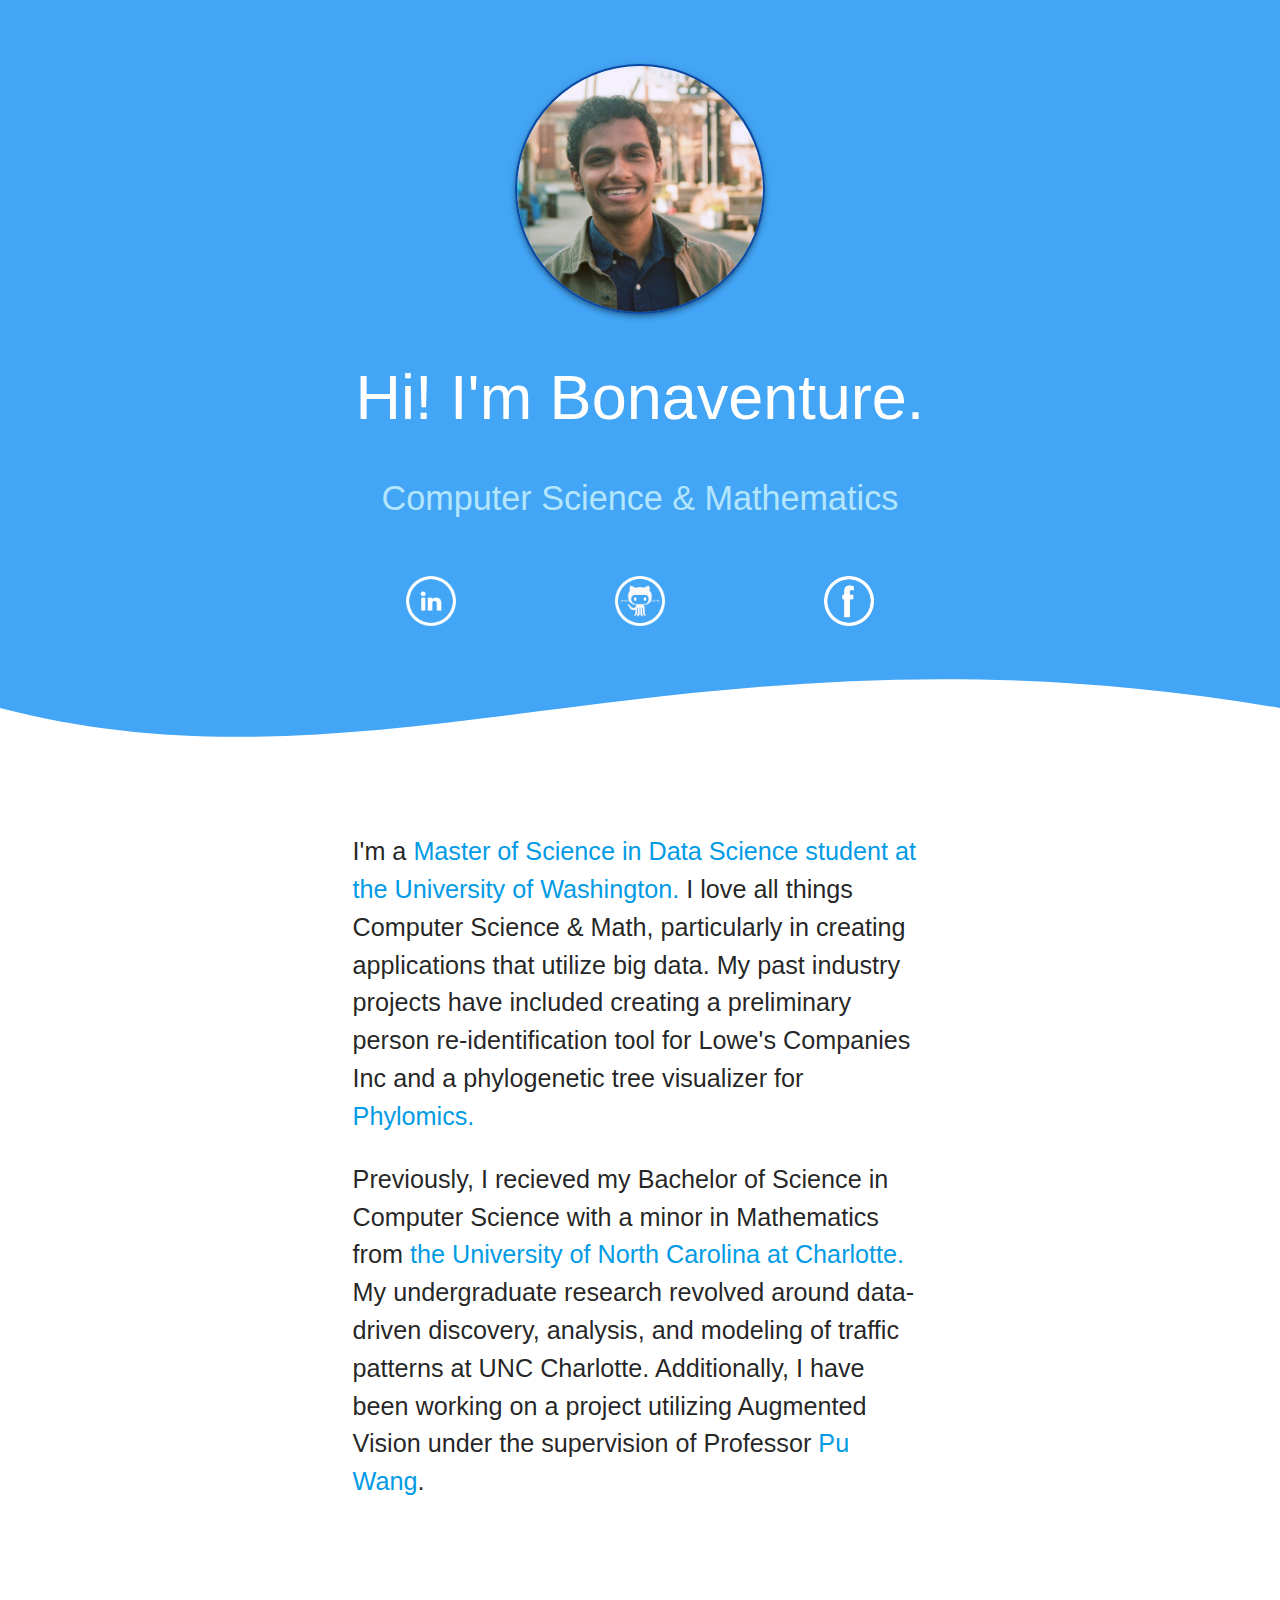
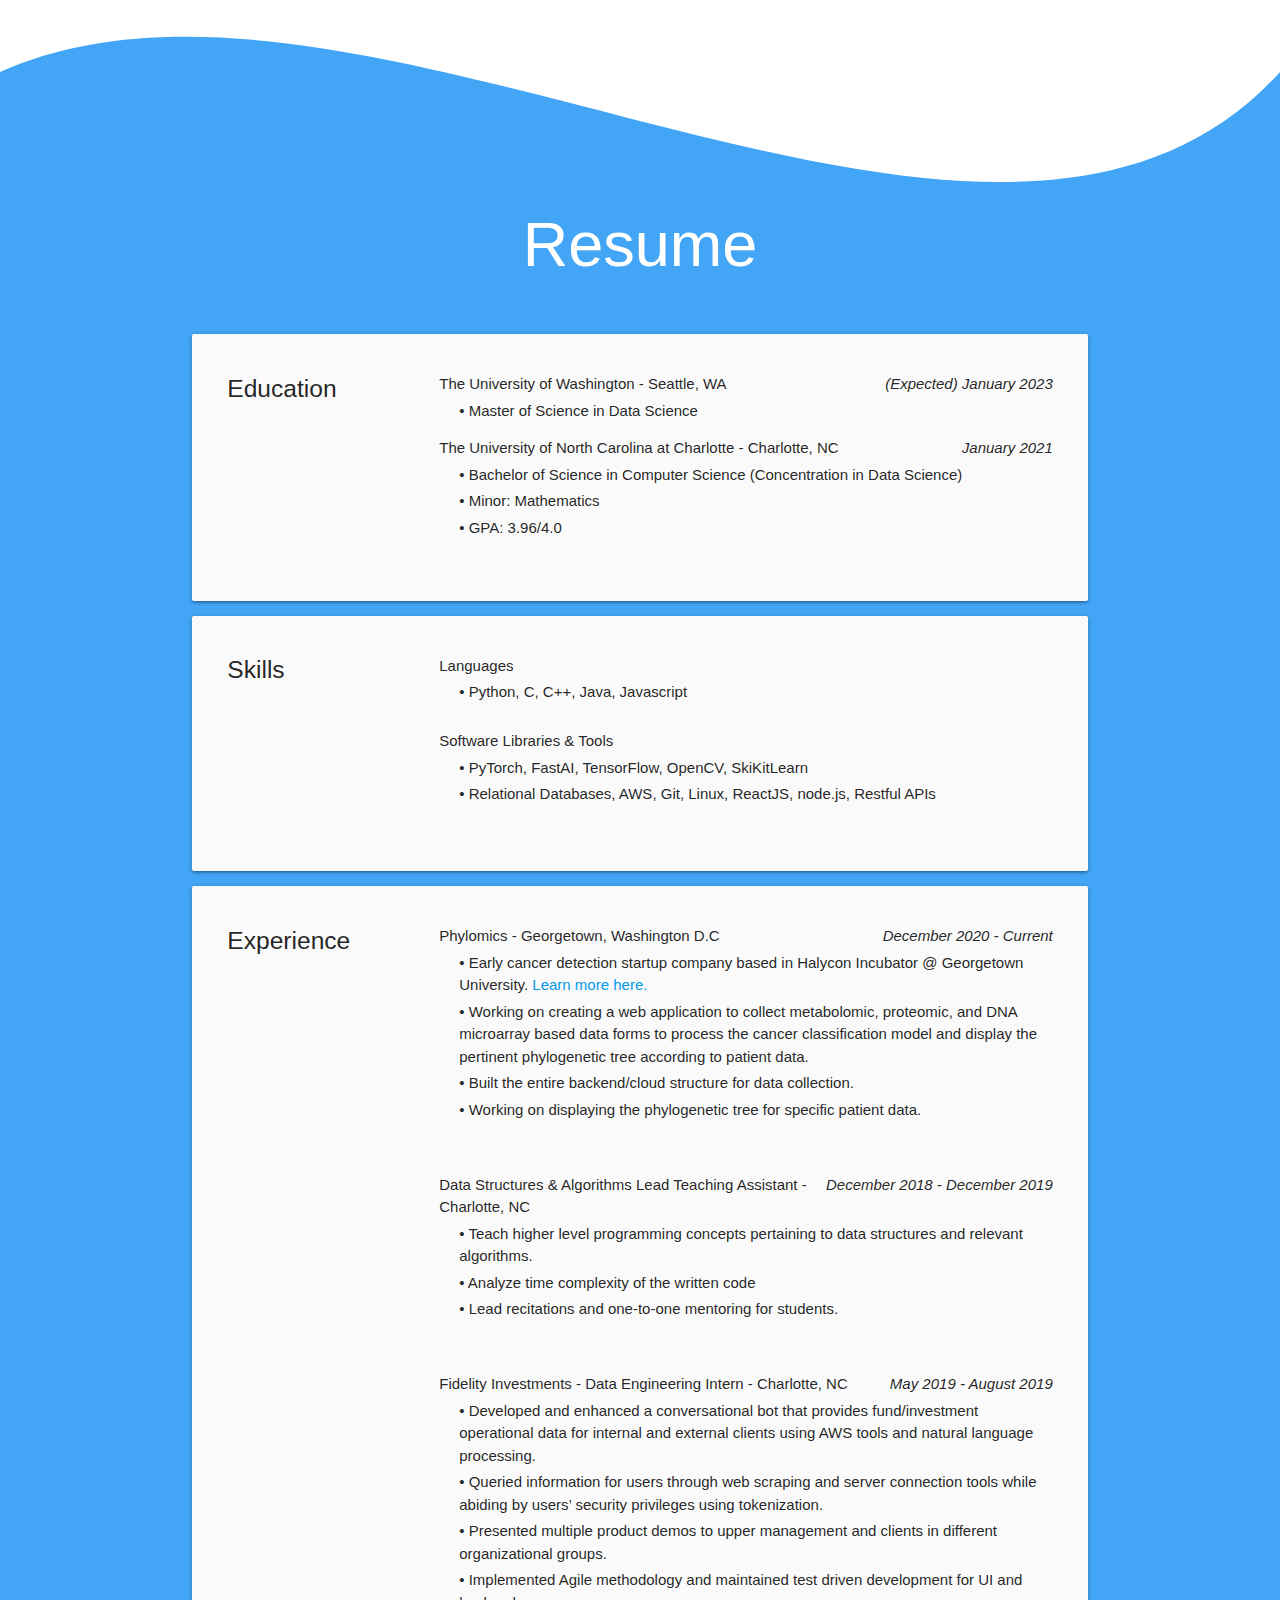
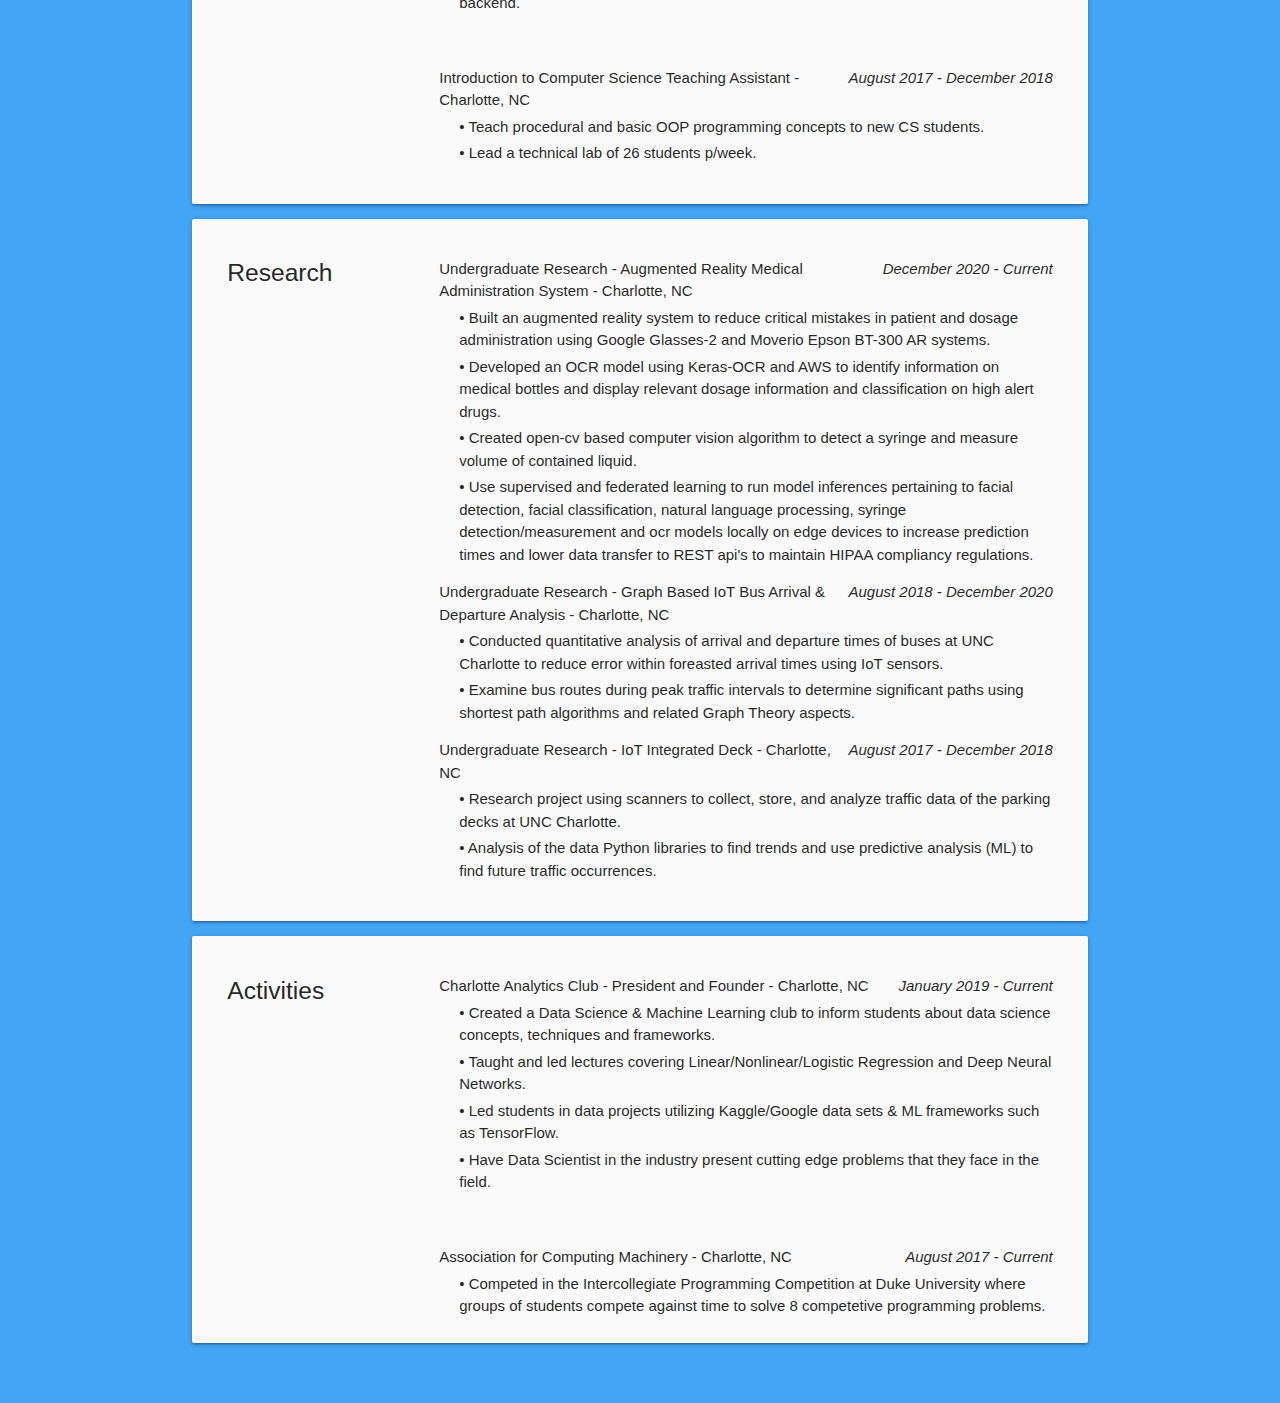
==== index.html @ 6a5f62b1 "base website" ====
<!DOCTYPE html>
<html>

<head>
  <!--Import Google Icon Font-->
  <link href="https://fonts.googleapis.com/icon?family=Material+Icons" rel="stylesheet">
  <link href='https://fonts.googleapis.com/css?family=Lato:100,300,400' rel='stylesheet' type='text/css'>
  <link href='https://fonts.googleapis.com/css?family=Roboto+Slab' rel='stylesheet' type='text/css'>
  <!--Import materialize.css-->

  <link type="text/css" rel="stylesheet" href="./css/materialize.min.css" media="screen,projection">
  <link type="text/css" rel="stylesheet" href="./css/materialize.css" media="screen,projection">
  <link type="text/css" rel="stylesheet"  href="./css/main.css">
  <link rel='shortcut icon' href='./favicon.ico' type='images/x-icon' />
  <!--Let browser know website is optimized for mobile-->
  <meta name="viewport" content="width=device-width, initial-scale=1.0" />
  <meta name="description"
    content="Hi I'm Bonaventure. I'm a Computer Science and Math enthusiast at the University of North Carolina at Charlotte ...">
  <title>Bonaventure Raj</title>
  <meta Content-Type=text/html>
  <meta charset=UTF-8>

</head>


<body>

 <section>
  <section>
  	<div id="top-section" class="#42a5f5 blue lighten-1">
  		<div class="container">
  			<div class="row">
  				<div class="col s4 offset-s4 center-align"><img id="me-pic" class="z-depth-2 circle responsive-img"  width="250" height="250" src="images/bon_3.png"></div>
  				<div class="col s12 center-align"><h1 class="white-text text-darken-4">Hi! I'm Bonaventure.</h1></div>
  				<div class="col s12 center-align"><h4 class="light-blue-text text-lighten-4 light">Computer Science & Mathematics</h4></div>
  			</div>
        <div class="sources">
            <a href="https://www.linkedin.com/in/BonaventureR/"><img border="0" alt="linkedin" src="images/linkedin.png"
                width="50" height="50"></a>
            <a href="https://github.com/BonaventureR"><img border="0" alt="github" src="images/github.png" width="50"
                height="50"></a>
            <a href="https://www.facebook.com/bonaventure.raj.31"><img border="0" alt="facebook"
                src="images/facebook.png" width="50" height="50"></a>

          </div>
  		</div>
  	</div>
  </section>

  <div style="height: 150px; overflow: hidden;" ><svg viewBox="0 0 500 150" preserveAspectRatio="none" style="height: 100%; width: 100%;"><path d="M0.00,49.98 C149.99,150.00 271.49,-49.98 500.00,49.98 L500.00,0.00 L0.00,0.00 Z" style="stroke: none; fill: #42A5F5;"></path></svg></div>

  <section>
  	<div id="bottom-section" class="">
  		<div class="container">
  			<div class="row">
  				<div class="col s8 offset-s2">


            <p class="flow-text"> I'm a <a href="https://www.washington.edu/datasciencemasters/"> Master of Science in Data Science student at the University of Washington. </a>
              I love all things Computer Science & Math, particularly in creating applications that utilize big data. My past industry projects have included creating
              a preliminary person re-identification tool for Lowe's Companies Inc and a phylogenetic tree visualizer for <a href="https://phylomics.com/">Phylomics.</a>
             </p>

  					<p class="flow-text">Previously, I recieved my Bachelor of Science in Computer Science with a minor in Mathematics from <a href="https://www.uncc.edu/">the University of North Carolina at Charlotte.</a>
              My undergraduate research revolved around data-driven discovery, analysis,
              and modeling of traffic patterns at UNC Charlotte. Additionally, I have been working on a project utilizing
              Augmented Vision under the supervision of Professor
              <a href="https://webpages.uncc.edu/pwang13/">Pu Wang</a>. </p>
  				</div>

  			</div>
  		</div>
  	</div>
  </section>

  <section>


  <!-- ###################################################### RESUME ###################################################### -->

<section class="resume">
<div class="hide-on-med-and-down show-on-large" style="height: 300px; overflow: hidden;" ><svg viewBox="0 0 500 150" preserveAspectRatio="none" style="height: 100%; width: 100%;"><path d="M0.00,49.98 C143.06,-32.06 388.54,207.72 500.00,49.98 L500.00,150.00 L0.00,150.00 Z" style="stroke: none; fill: #42A5F5;"></path></svg><br /> <br /></div>
<div class="show-on-med-and-down hide-on-large-only" style="height: 300px; overflow: hidden;" ><svg viewBox="0 0 300 200" preserveAspectRatio="none" style="height: 100%; width: 100%;"><path d="M0.00,49.98 C143.06,-32.06 388.54,207.72 500.00,49.98 L500.00,150.00 L0.00,150.00 Z" style="stroke: none; fill: #42A5F5;"></path></svg><br /> <br /></div>
  <div class="#42a5f5 blue lighten-1" style='margin-top:-190px'>

  <!-- {# Education Section #} -->
  <div class="resume-section">
  <section>
    <div class="center-align"><h1 class="white-text text-darken-4">Resume</h1></div>
    <br>
  </section>
  <div>

  <section>
  <div class="container">
    <div class="row card-panel hoverable grey lighten-5">
      <div class="col s12 m3">
        <h5>Education</h5>
      </div>
      <div class="col s12 m9">
        <ul>
          <i class="right">(Expected) January 2023</i>
          <li><strong>The University of Washington</strong> - Seattle, WA</li>
          <ul class="indent">
            <li class="subitem">&#8226; Master of Science in Data Science</li>
          </ul>
        </ul>
        <ul>
          <i class="right">January 2021</i>
          <li><strong>The University of North Carolina at Charlotte</strong> - Charlotte, NC</li>
          <ul class="indent">
            <li class="subitem">&#8226; Bachelor of Science in Computer Science (Concentration in Data Science)</li>
            <li class="subitem">&#8226; Minor: Mathematics</li>
            <li class="subitem">&#8226; GPA: 3.96/4.0</li>
          </ul>
        </ul>
        <br>
      </div>
    </div>

    <!-- {# Skills Section #} -->
    <div class="row card-panel hoverable grey lighten-5">
      <div class="col s12 m3">
        <h5>Skills</h5>
      </div>
      <div class="col s12 m9">
        <ul>
          <li><strong>Languages</strong>
            <ul class="indent">
              <li class="subitem">&#8226; Python, C, C++, Java, Javascript</li>
            </ul>
          </li>
          <br>
          <li><strong>Software Libraries & Tools</strong>
            <ul class="indent">
              <li class="subitem">&#8226; PyTorch, FastAI, TensorFlow, OpenCV, SkiKitLearn</li>
              <li class="subitem">&#8226; Relational Databases, AWS, Git, Linux, ReactJS, node.js, Restful APIs</li>
            </ul>
          </li>
          <br>
        </ul>
      </div>
    </div>

    <!-- {# Experience Section  #} -->
    <div class="row card-panel hoverable grey lighten-5">
      <div class="col s12 m3">
        <h5>Experience</h5>
      </div>
      <div class="col s12 m9">
        <ul>
          <i class="right">December 2020 - Current</i>
          <li><strong>Phylomics</strong> - Georgetown, Washington D.C</li>
          <ul class="indent">
            <li class="subitem">&#8226; Early cancer detection startup company based in Halycon Incubator @ Georgetown
              University. <a href="https://phylomics.com/">Learn more here.</a></li>
            <li class="subitem">&#8226; Working on creating a web application to collect metabolomic, proteomic, and DNA
              microarray based data forms
              to process the cancer classification model and display the pertinent phylogenetic tree according to
              patient data.</li>
            <li class="subitem">&#8226; Built the entire backend/cloud structure for data collection.</li>
            <li class="subitem">&#8226; Working on displaying the phylogenetic tree for specific patient data.</li>
          </ul>
        </ul>
        <br>
        <ul>
          <i class="right">December 2018 - December 2019</i>
          <li><strong>Data Structures & Algorithms Lead Teaching Assistant</strong> - Charlotte, NC</li>
          <ul class="indent">
            <li class="subitem">&#8226; Teach higher level programming concepts pertaining to data structures and relevant
              algorithms.</li>
            <li class="subitem">&#8226; Analyze time complexity of the written code</li>
            <li class="subitem">&#8226; Lead recitations and one-to-one mentoring for students.</li>
          </ul>
        </ul>
        <br>
        <ul>
          <i class="right">May 2019 - August 2019</i>
          <li><strong>Fidelity Investments - Data Engineering Intern</strong> - Charlotte, NC</li>
          <ul class="indent">
            <li class="subitem">&#8226; Developed and enhanced a conversational bot that provides fund/investment operational
              data for internal and external clients using AWS tools and natural language processing.</li>
            <li class="subitem">&#8226; Queried information for users through web scraping and server connection tools while
              abiding by users’ security privileges using tokenization.</li>
            <li class="subitem">&#8226; Presented multiple product demos to upper management and clients in different
              organizational groups.</li>
            <li class="subitem">&#8226; Implemented Agile methodology and maintained test driven development for UI and backend.
            </li>
          </ul>
        </ul>

        <br>
        <ul>
          <i class="right">August 2017 - December 2018</i>
          <li><strong>Introduction to Computer Science Teaching Assistant</strong> - Charlotte, NC</li>
          <ul class="indent">
            <li class="subitem">&#8226; Teach procedural and basic OOP programming concepts to new CS students.</li>
            <li class="subitem">&#8226; Lead a technical lab of 26 students p/week.</li>
          </ul>
        </ul>
      </div>
    </div>

    <!-- {# Research Section #} -->
    <div class="row card-panel hoverable grey lighten-5">
      <div class="col s12 m3">
        <h5>Research</h5>
      </div>
      <div class="col s12 m9">
        <ul>
          <i class="right">December 2020 - Current</i>
          <li><strong>Undergraduate Research - Augmented Reality Medical Administration System </strong> - Charlotte, NC
          </li>
          <ul class="indent">
            <li class="subitem">&#8226; Built an augmented reality system to reduce critical mistakes in patient and dosage
              administration using Google Glasses-2 and Moverio Epson BT-300 AR systems.</li>
            <li class="subitem">&#8226; Developed an OCR model using Keras-OCR and AWS to identify information on medical
              bottles and display relevant dosage information and classification on high alert drugs.</li>
            <li class="subitem">&#8226; Created open-cv based computer vision algorithm to detect a syringe and measure volume
              of contained liquid.</li>
            <li class="subitem">&#8226; Use supervised and federated learning to run model inferences pertaining to facial
              detection, facial classification, natural language processing, syringe detection/measurement and ocr
              models locally
              on edge devices to increase prediction times and lower data transfer to REST api's to maintain HIPAA
              compliancy regulations. </li>
          </ul>
        </ul>
        <ul>
          <i class="right">August 2018 - December 2020</i>
          <li><strong>Undergraduate Research - Graph Based IoT Bus Arrival & Departure Analysis </strong> - Charlotte,
            NC</li>
          <ul class="indent">
            <li class="subitem">&#8226; Conducted quantitative analysis of arrival and departure times of buses at UNC Charlotte
              to reduce error within foreasted arrival times using IoT sensors.</li>
            <li class="subitem">&#8226; Examine bus routes during peak traffic intervals to determine significant paths using
              shortest path algorithms and related Graph Theory aspects.</li>
          </ul>
        </ul>
        <ul>
          <i class="right">August 2017 - December 2018</i>
          <li><strong>Undergraduate Research - IoT Integrated Deck</strong> - Charlotte, NC</li>
          <ul class="indent">
            <li class="subitem">&#8226; Research project using scanners to collect, store, and analyze traffic data of the
              parking decks at UNC Charlotte.</li>
            <li class="subitem">&#8226; Analysis of the data Python libraries to find trends and use predictive analysis (ML) to
              find future traffic occurrences.</li>
            </li>
          </ul>
        </ul>
      </div>
    </div>

    <!-- {# Activities Section #} -->
    <div class="row card-panel hoverable grey lighten-5" style='padding-bottom:10px;'>
      <div class="col s12 m3">
        <h5>Activities</h5>
      </div>
      <div class="col s12 m9">
        <ul>
          <i class="right">January 2019 - Current</i>
          <li><strong>Charlotte Analytics Club - President and Founder</strong> - Charlotte, NC</li>
          <ul class="indent">
            <li class="subitem">&#8226; Created a Data Science & Machine Learning club to inform students about data science
              concepts, techniques and frameworks.</li>
            <li class="subitem">&#8226; Taught and led lectures covering Linear/Nonlinear/Logistic Regression and Deep Neural
              Networks.</li>
            <li class="subitem">&#8226; Led students in data projects utilizing Kaggle/Google data sets & ML frameworks such as
              TensorFlow.</li>
            <li class="subitem">&#8226; Have Data Scientist in the industry present cutting edge problems that they face in the
              field.</li>
          </ul>
        </ul>
        <br>
        <ul>
          <i class="right">August 2017 - Current</i>
          <li><strong>Association for Computing Machinery</strong> - Charlotte, NC</li>
          <ul class="indent">
            <li class="subitem">&#8226; Competed in the Intercollegiate Programming Competition at Duke University where groups
              of students compete against time to solve 8 competetive programming problems.</li>
          </ul>
        </ul>
      </div>
    </div>

    <br /> <br />
    <!-- <a href="mailto:braj1@uw.edu"><img border="0" alt="email"
        src="images/email.png" width="50" height="50"></a> -->
  </div>
  </section>
</div>
</section>

<!-- <div style="height: 150px; overflow: hidden;" ><svg viewBox="0 0 500 150" preserveAspectRatio="none" style="height: 100%; width: 100%;"><path d="M0.00,49.98 C149.99,150.00 271.49,-49.98 500.00,49.98 L500.00,0.00 L0.00,0.00 Z" style="stroke: none; fill: #42A5F5;"></path></svg></div> -->

</body>
</html>
---- css/main.css ----
html, body {
  height: 100%;
}

body{
  overflow-x: hidden;
}

#top-section {
    padding-top: 5%;
    padding-bottom: 2%;
}

#me-pic {
	border: 2px solid #0d47a1;
}

p {
  font-weight: 200;
}

.sources{
  display: flex;
  justify-content: space-around;
  margin-top:5%;
  margin-right: 15%;
  margin-left: 15%;
}

.resume-section{
  margin-top:10%;
}

.resume {
  height:110%;
  padding-top: 2%;
}

.indent{
  margin-left: 20px;
  margin-top:2px;
}


.subitem{
  margin-top: 4px;
  margin-bottom:4px;
}
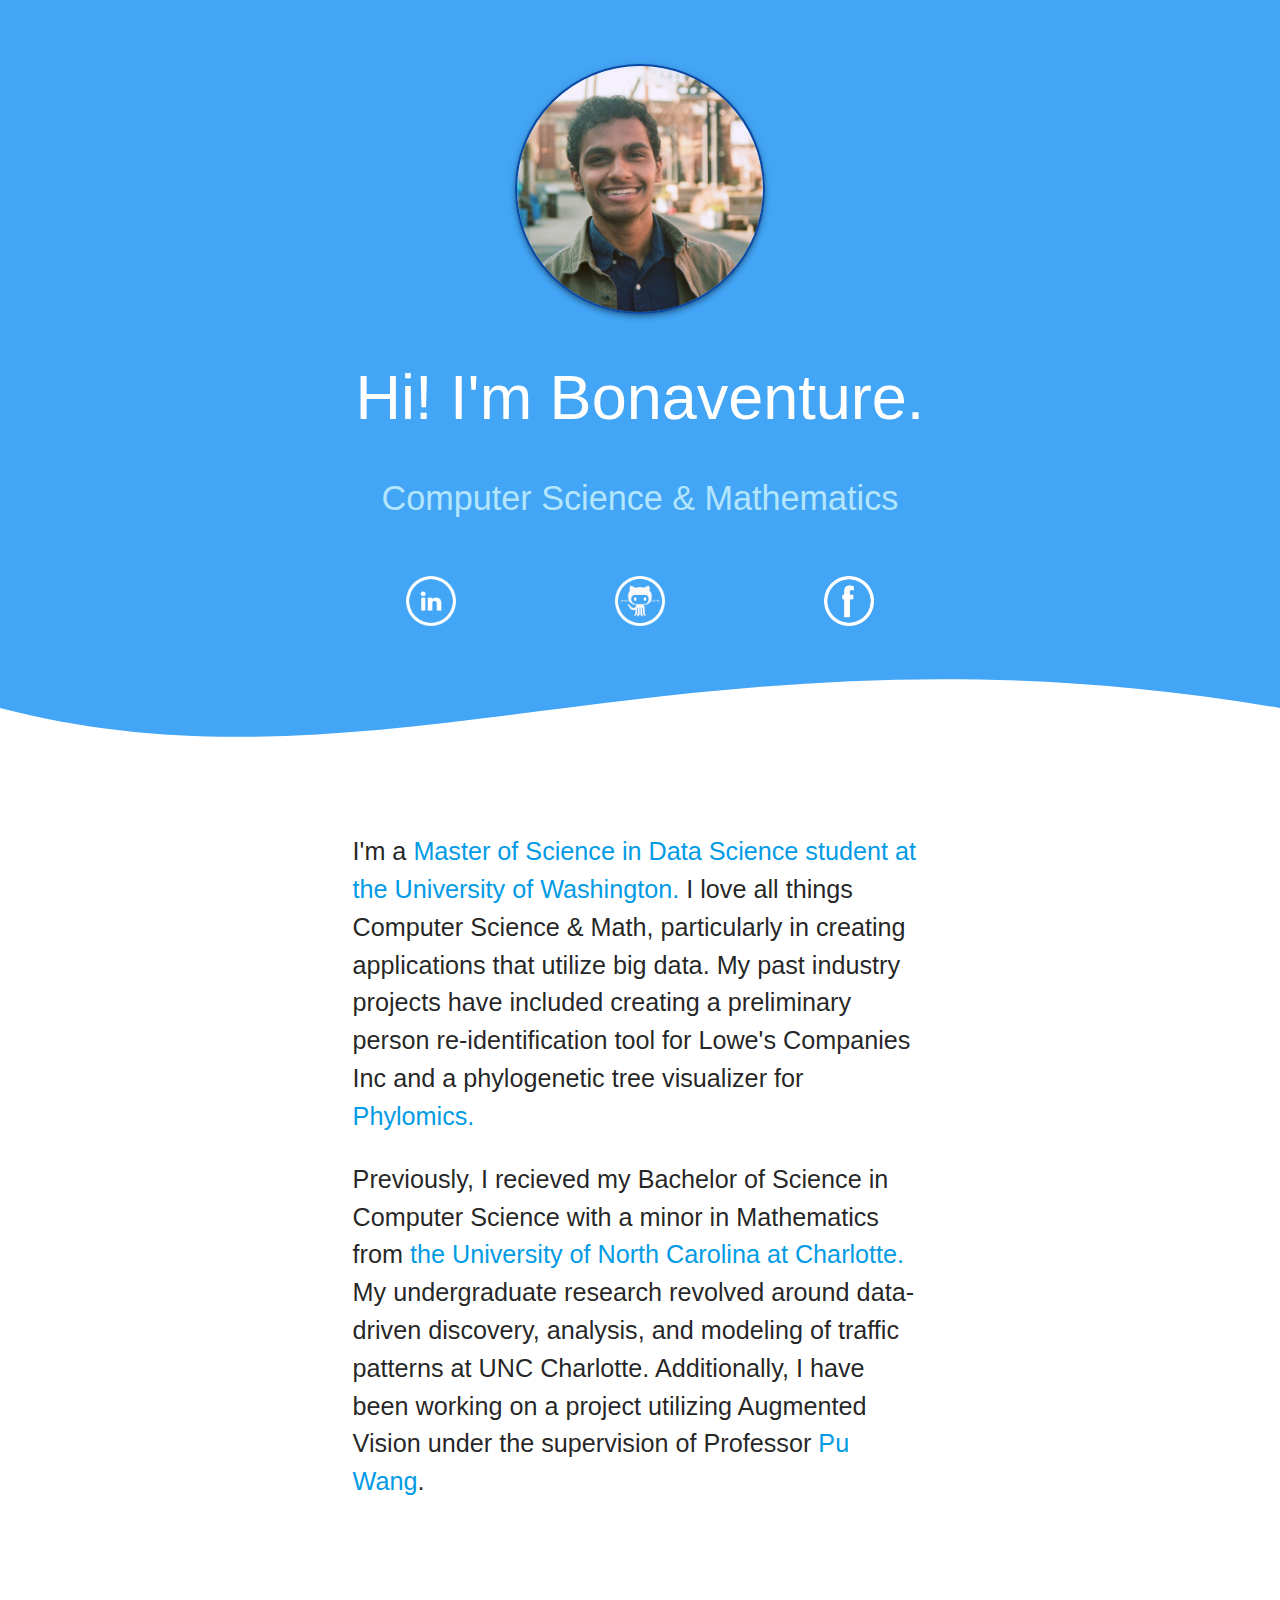
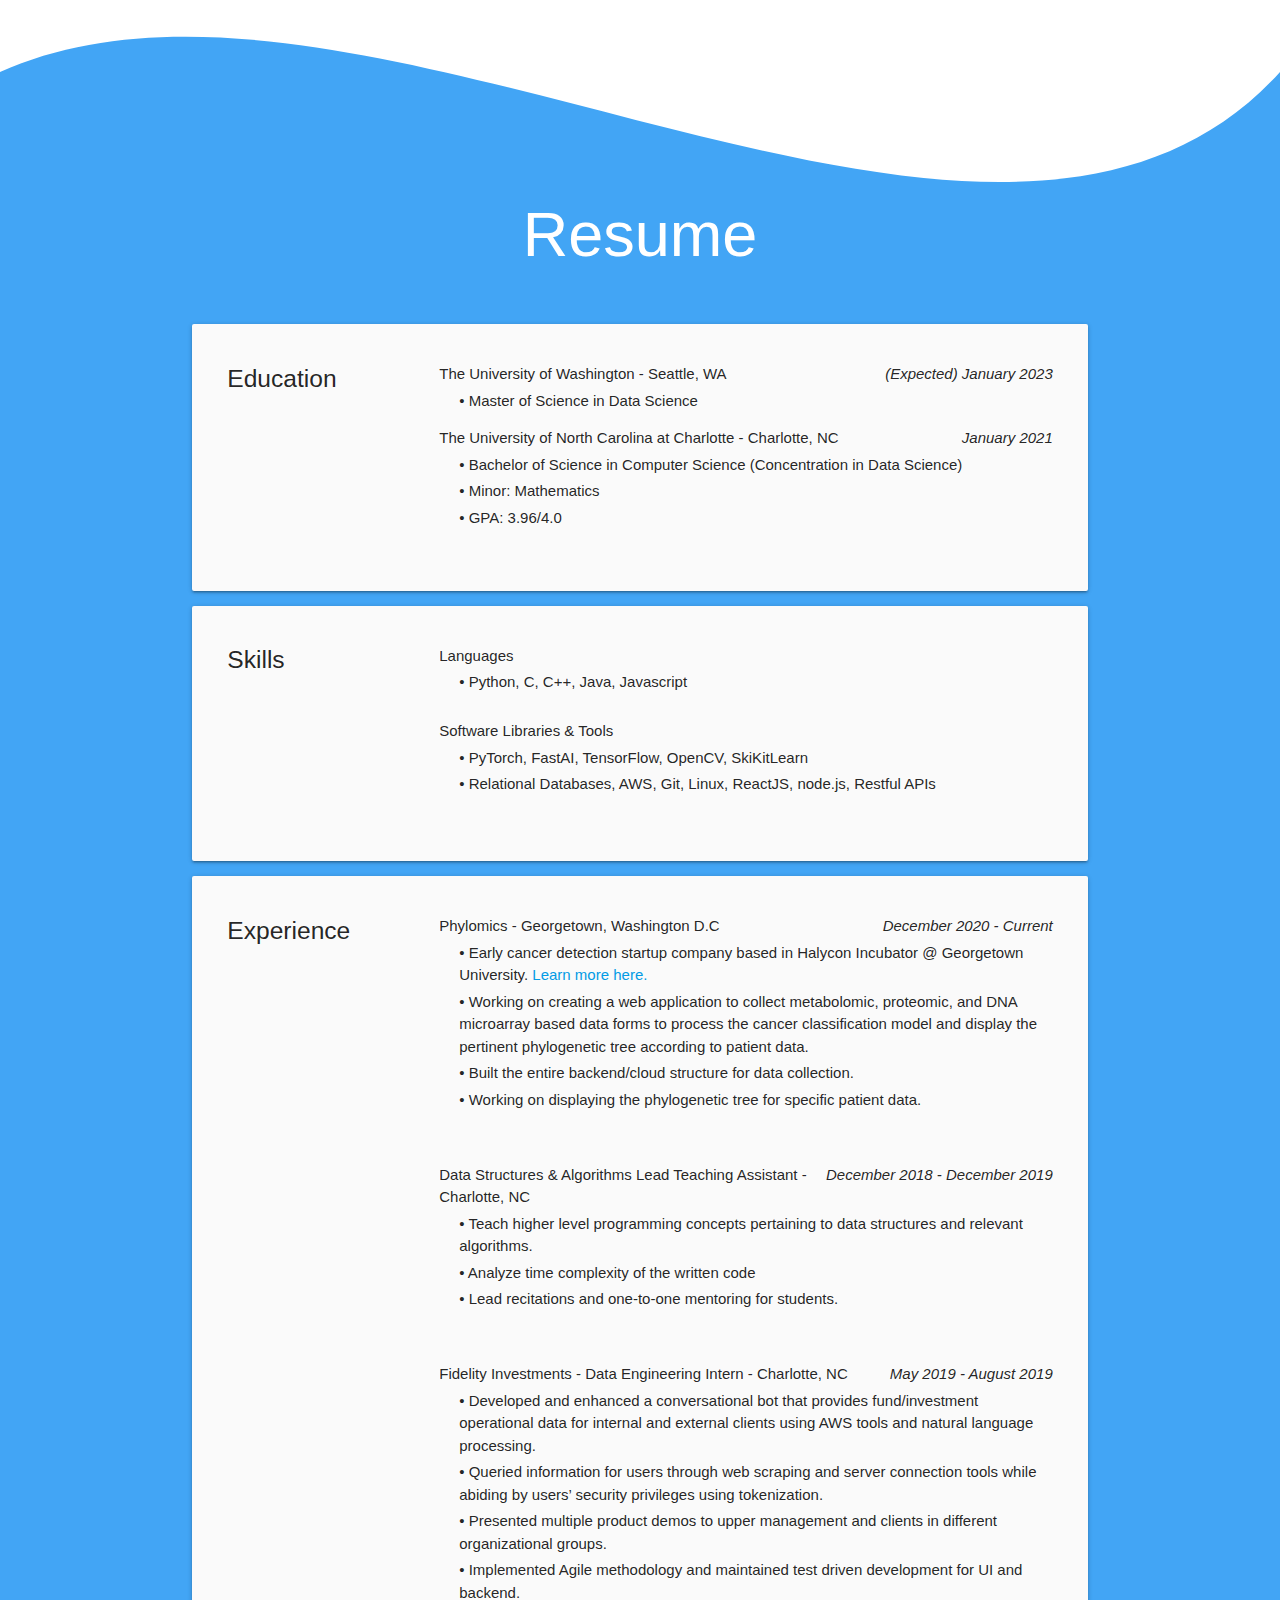
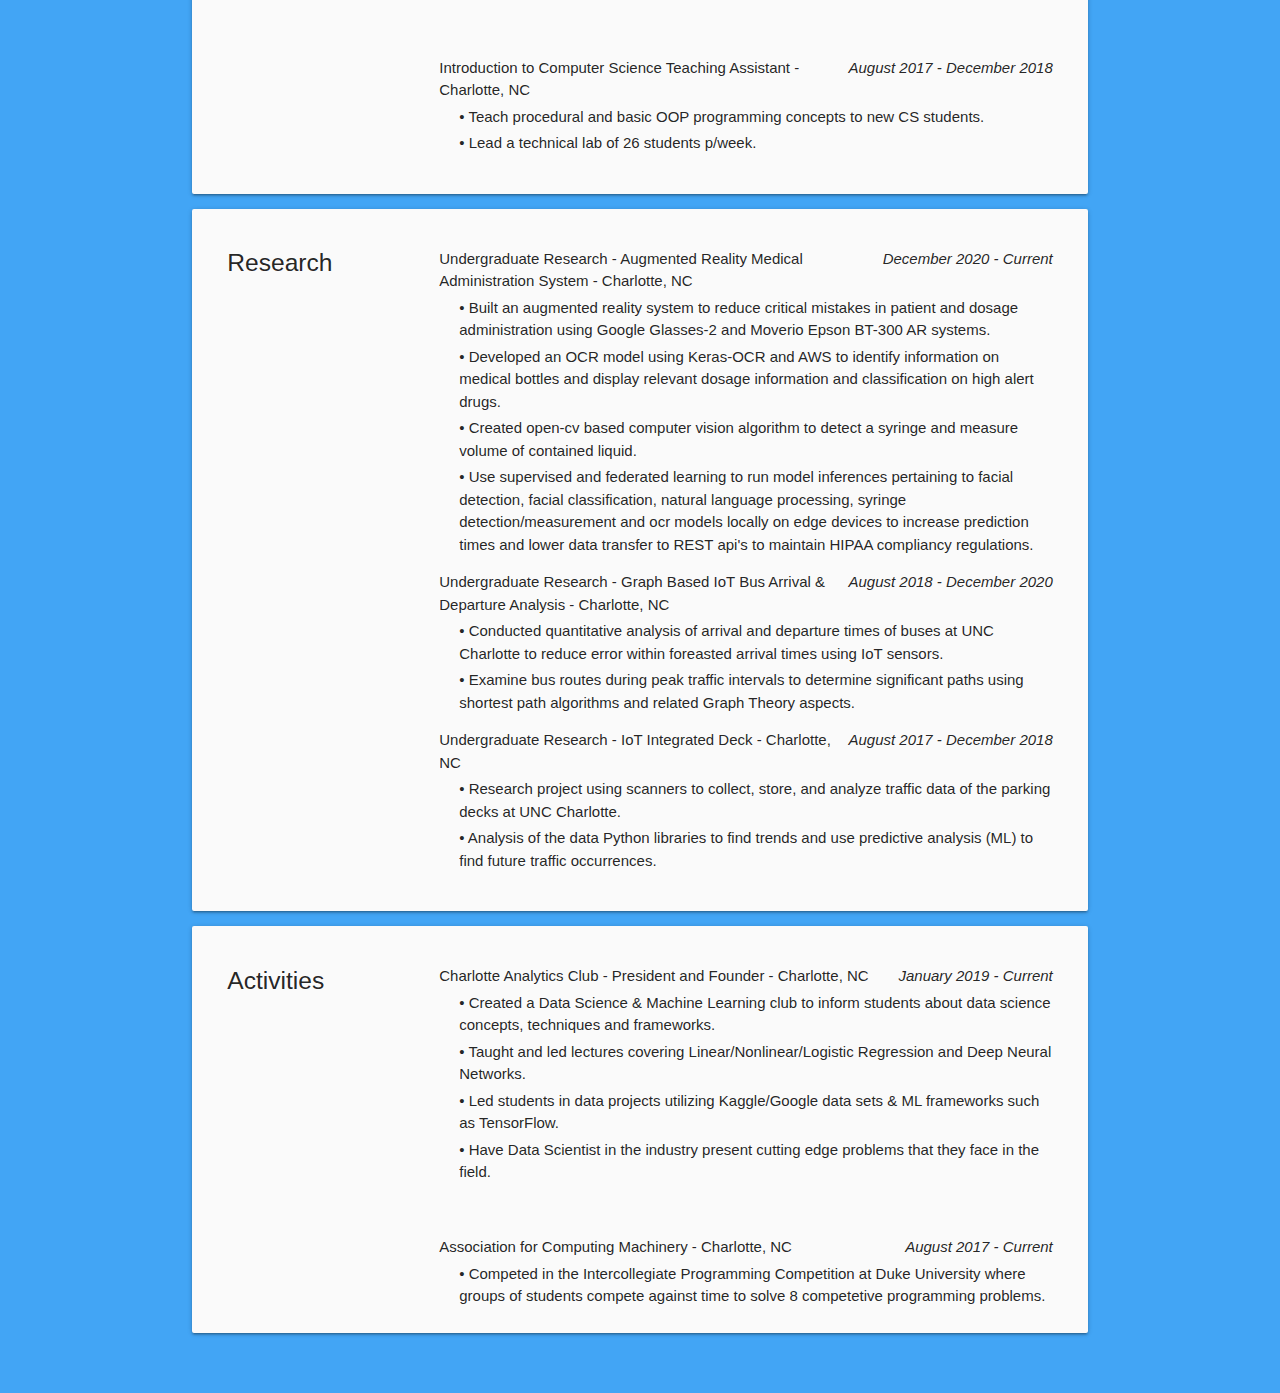
==== commit 1669cdec: "change wave" ====
--- a/index.html
+++ b/index.html
@@ -81,7 +81,7 @@
 <section class="resume">
 <div class="hide-on-med-and-down show-on-large" style="height: 300px; overflow: hidden;" ><svg viewBox="0 0 500 150" preserveAspectRatio="none" style="height: 100%; width: 100%;"><path d="M0.00,49.98 C143.06,-32.06 388.54,207.72 500.00,49.98 L500.00,150.00 L0.00,150.00 Z" style="stroke: none; fill: #42A5F5;"></path></svg><br /> <br /></div>
 <div class="show-on-med-and-down hide-on-large-only" style="height: 300px; overflow: hidden;" ><svg viewBox="0 0 300 200" preserveAspectRatio="none" style="height: 100%; width: 100%;"><path d="M0.00,49.98 C143.06,-32.06 388.54,207.72 500.00,49.98 L500.00,150.00 L0.00,150.00 Z" style="stroke: none; fill: #42A5F5;"></path></svg><br /> <br /></div>
-  <div class="#42a5f5 blue lighten-1" style='margin-top:-190px'>
+  <div class="#42a5f5 blue lighten-1" style='margin-top:-200px'>
 
   <!-- {# Education Section #} -->
   <div class="resume-section">
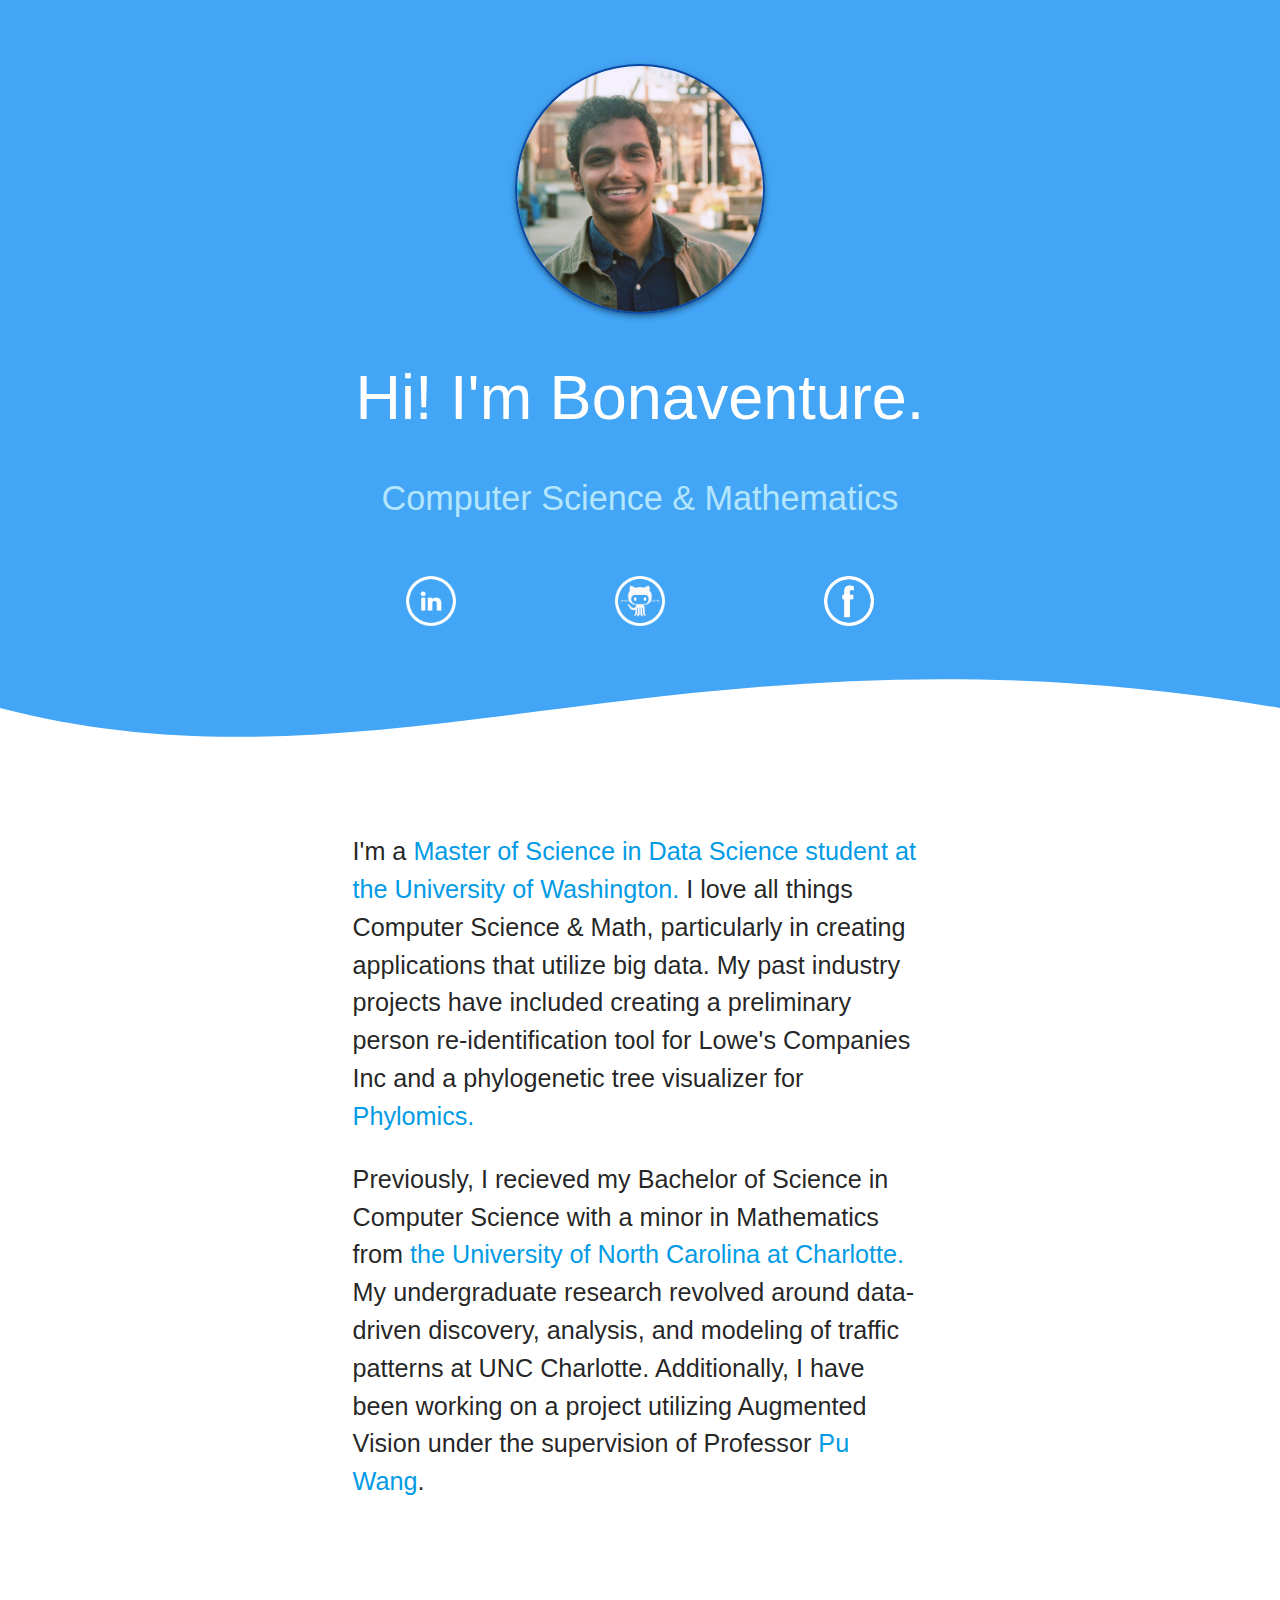
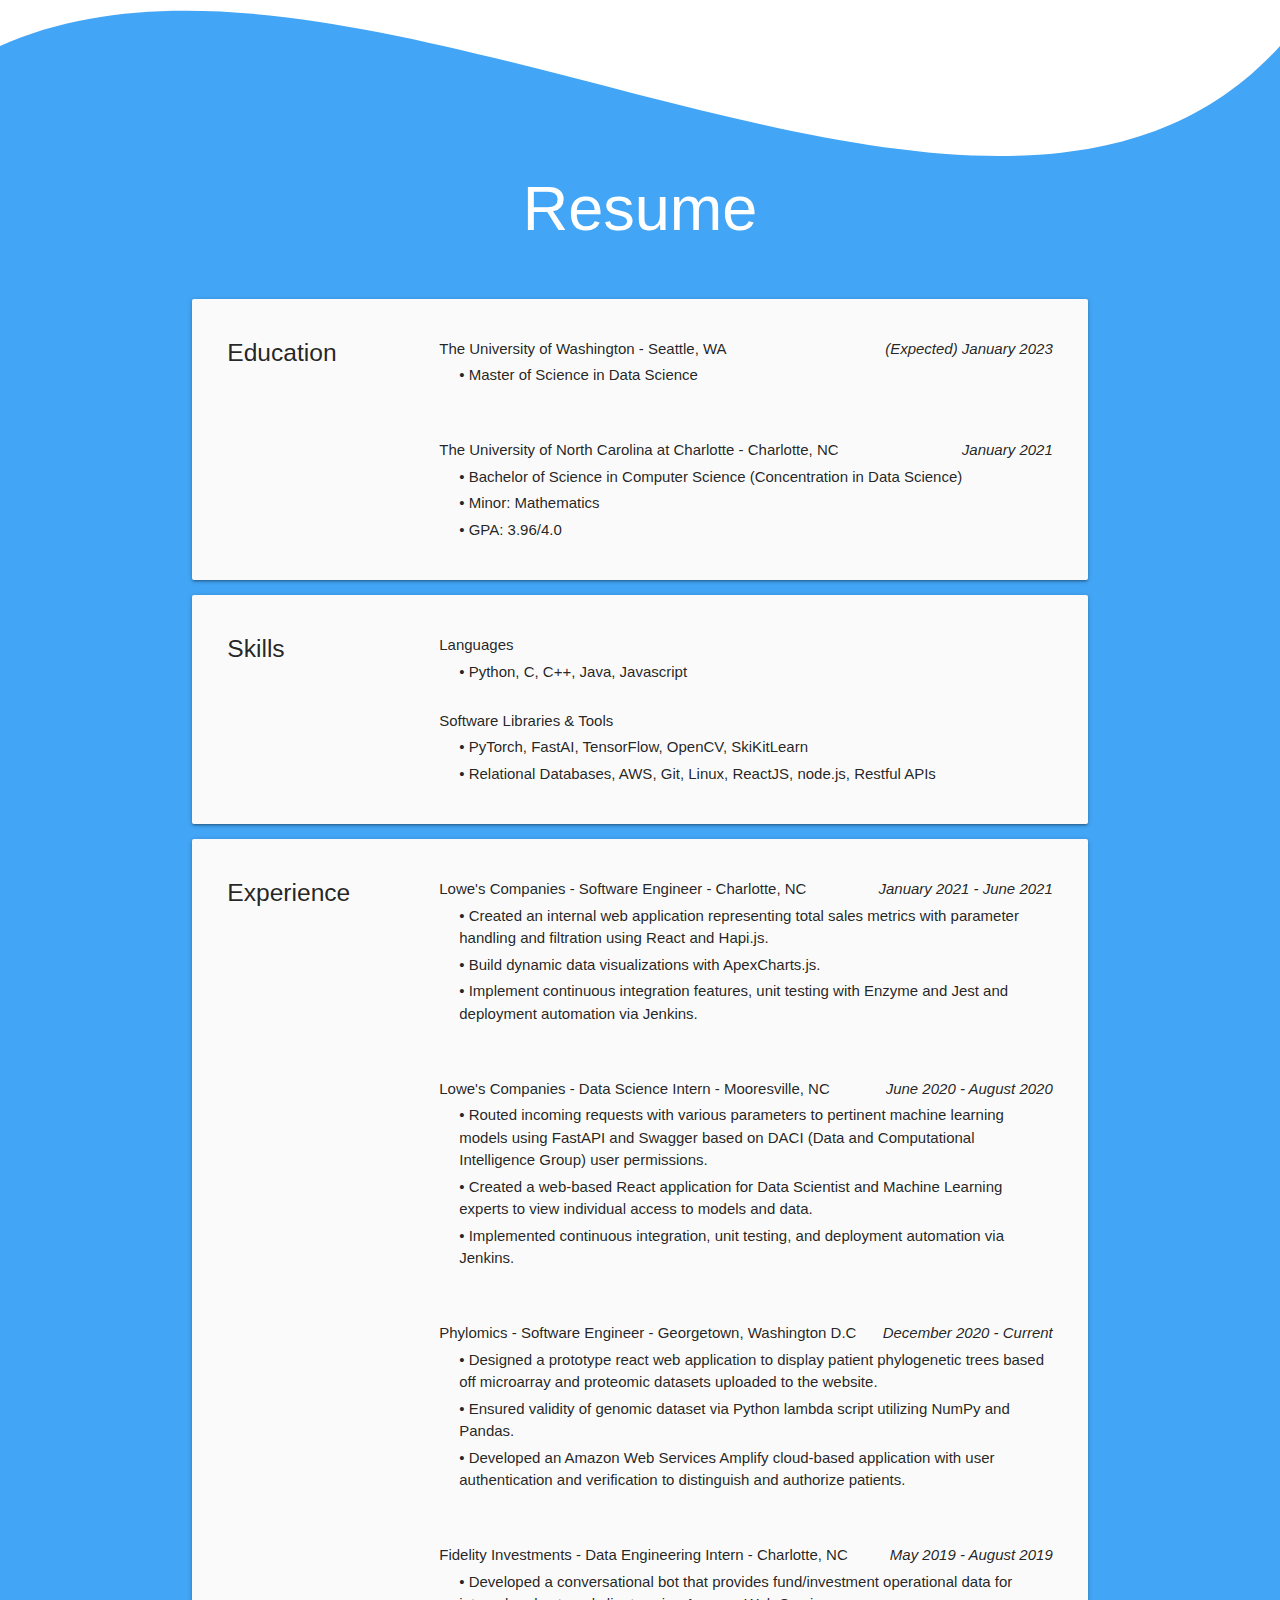
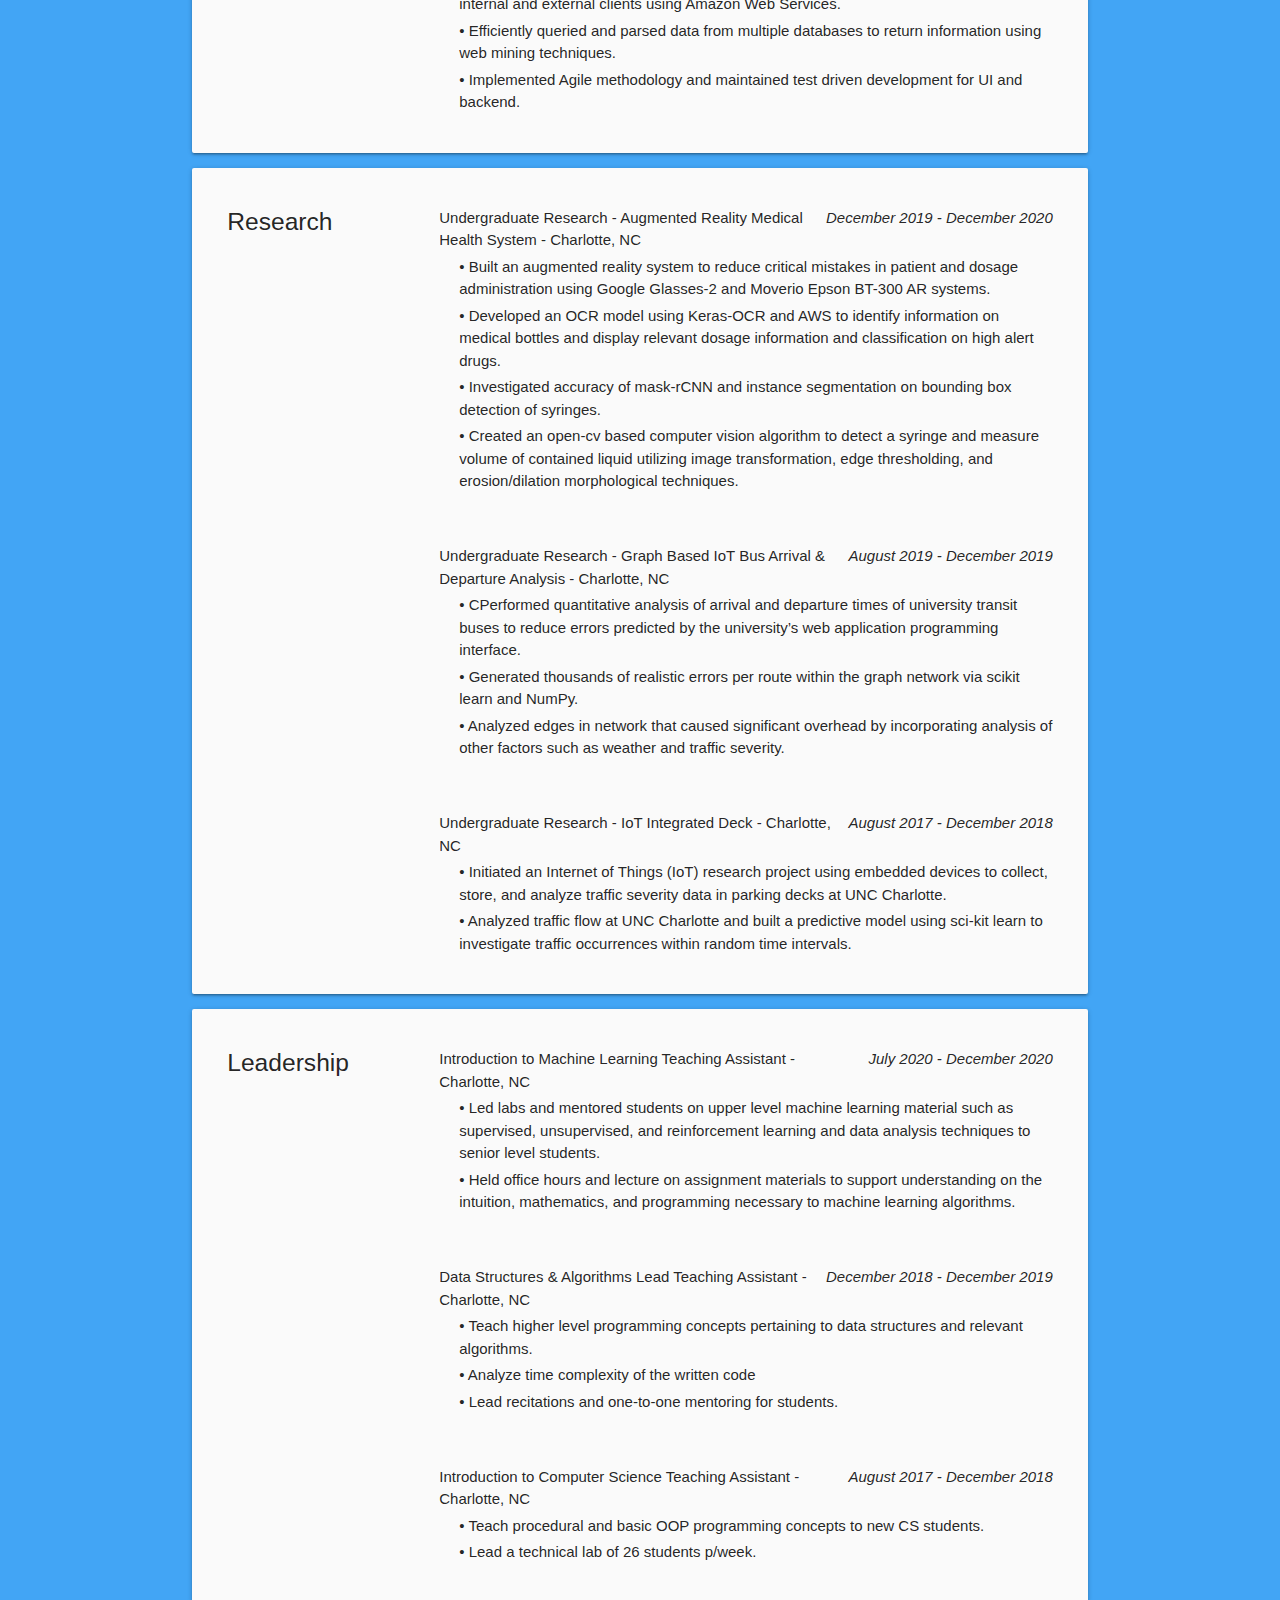
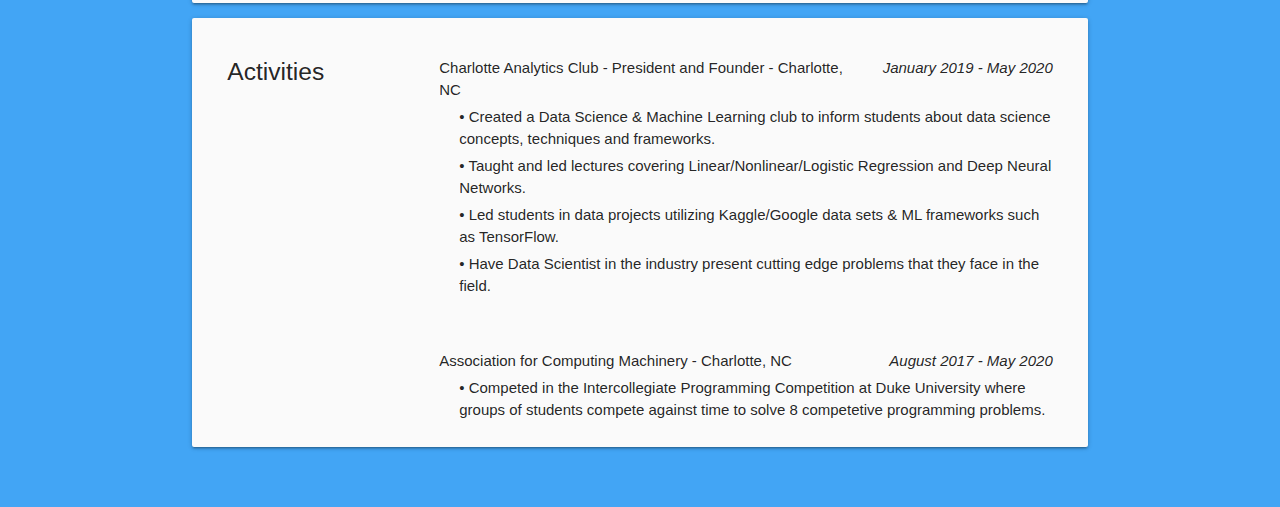
==== commit 0be0e128: "remove dates on small" ====
--- a/index.html
+++ b/index.html
@@ -6,291 +6,345 @@
   <link href="https://fonts.googleapis.com/icon?family=Material+Icons" rel="stylesheet">
   <link href='https://fonts.googleapis.com/css?family=Lato:100,300,400' rel='stylesheet' type='text/css'>
   <link href='https://fonts.googleapis.com/css?family=Roboto+Slab' rel='stylesheet' type='text/css'>
+
   <!--Import materialize.css-->
-
   <link type="text/css" rel="stylesheet" href="./css/materialize.min.css" media="screen,projection">
   <link type="text/css" rel="stylesheet" href="./css/materialize.css" media="screen,projection">
-  <link type="text/css" rel="stylesheet"  href="./css/main.css">
-  <link rel='shortcut icon' href='./favicon.ico' type='images/x-icon' />
+
+  <!--Import css file -->
+  <link type="text/css" rel="stylesheet" href="./css/main.css">
+  <link rel='shortcut icon' href='./images/favicon.ico' type='images/x-icon' />
+
   <!--Let browser know website is optimized for mobile-->
   <meta name="viewport" content="width=device-width, initial-scale=1.0" />
-  <meta name="description"
-    content="Hi I'm Bonaventure. I'm a Computer Science and Math enthusiast at the University of North Carolina at Charlotte ...">
+
   <title>Bonaventure Raj</title>
   <meta Content-Type=text/html>
   <meta charset=UTF-8>
-
 </head>
 
-
 <body>
 
- <section>
+  <!-- ###################################################### Navigation ###################################################### -->
+
+
+
+
+
+
+
+
+
+
   <section>
-  	<div id="top-section" class="#42a5f5 blue lighten-1">
-  		<div class="container">
-  			<div class="row">
-  				<div class="col s4 offset-s4 center-align"><img id="me-pic" class="z-depth-2 circle responsive-img"  width="250" height="250" src="images/bon_3.png"></div>
-  				<div class="col s12 center-align"><h1 class="white-text text-darken-4">Hi! I'm Bonaventure.</h1></div>
-  				<div class="col s12 center-align"><h4 class="light-blue-text text-lighten-4 light">Computer Science & Mathematics</h4></div>
-  			</div>
+    <div id="top-section" class="#42a5f5 blue lighten-1">
+      <div class="container">
+        <div class="row">
+          <div class="col s4 offset-s4 center-align"><img id="me-pic" class="z-depth-2 circle responsive-img" width="250" height="250" src="images/bon_3.png"></div>
+          <div class="col s12 center-align">
+            <h1 class="white-text text-darken-4">Hi! I'm Bonaventure.</h1>
+          </div>
+          <div class="col s12 center-align">
+            <h4 class="light-blue-text text-lighten-4 light">Computer Science & Mathematics</h4>
+          </div>
+        </div>
         <div class="sources">
-            <a href="https://www.linkedin.com/in/BonaventureR/"><img border="0" alt="linkedin" src="images/linkedin.png"
-                width="50" height="50"></a>
-            <a href="https://github.com/BonaventureR"><img border="0" alt="github" src="images/github.png" width="50"
-                height="50"></a>
-            <a href="https://www.facebook.com/bonaventure.raj.31"><img border="0" alt="facebook"
-                src="images/facebook.png" width="50" height="50"></a>
-
-          </div>
-  		</div>
-  	</div>
+          <a href="https://www.linkedin.com/in/BonaventureR/"><img border="0" alt="linkedin" src="images/linkedin.png" width="50" height="50"></a>
+          <a href="https://github.com/BonaventureR"><img border="0" alt="github" src="images/github.png" width="50" height="50"></a>
+          <a href="https://www.facebook.com/bonaventure.raj.31"><img border="0" alt="facebook" src="images/facebook.png" width="50" height="50"></a>
+        </div>
+      </div>
+    </div>
   </section>
 
-  <div style="height: 150px; overflow: hidden;" ><svg viewBox="0 0 500 150" preserveAspectRatio="none" style="height: 100%; width: 100%;"><path d="M0.00,49.98 C149.99,150.00 271.49,-49.98 500.00,49.98 L500.00,0.00 L0.00,0.00 Z" style="stroke: none; fill: #42A5F5;"></path></svg></div>
-
+
+
+
+
+
+
+
+
+
+  <!-- ###################################################### Introduction ###################################################### -->
   <section>
-  	<div id="bottom-section" class="">
-  		<div class="container">
-  			<div class="row">
-  				<div class="col s8 offset-s2">
-
-
+    <div style="height: 150px; overflow: hidden;"><svg viewBox="0 0 500 150" preserveAspectRatio="none" style="height: 100%; width: 100%;">
+        <path d="M0.00,49.98 C149.99,150.00 271.49,-49.98 500.00,49.98 L500.00,0.00 L0.00,0.00 Z" style="stroke: none; fill: #42A5F5;"></path>
+      </svg></div>
+
+    <div id="bottom-section" class="">
+      <div class="container">
+        <div class="row">
+          <div class="col s8 offset-s2">
             <p class="flow-text"> I'm a <a href="https://www.washington.edu/datasciencemasters/"> Master of Science in Data Science student at the University of Washington. </a>
               I love all things Computer Science & Math, particularly in creating applications that utilize big data. My past industry projects have included creating
               a preliminary person re-identification tool for Lowe's Companies Inc and a phylogenetic tree visualizer for <a href="https://phylomics.com/">Phylomics.</a>
-             </p>
-
-  					<p class="flow-text">Previously, I recieved my Bachelor of Science in Computer Science with a minor in Mathematics from <a href="https://www.uncc.edu/">the University of North Carolina at Charlotte.</a>
+            </p>
+            <p class="flow-text">Previously, I recieved my Bachelor of Science in Computer Science with a minor in Mathematics from <a href="https://www.uncc.edu/">the University of North Carolina at Charlotte.</a>
               My undergraduate research revolved around data-driven discovery, analysis,
               and modeling of traffic patterns at UNC Charlotte. Additionally, I have been working on a project utilizing
               Augmented Vision under the supervision of Professor
-              <a href="https://webpages.uncc.edu/pwang13/">Pu Wang</a>. </p>
-  				</div>
-
-  			</div>
-  		</div>
-  	</div>
-  </section>
-
-  <section>
-
-
-  <!-- ###################################################### RESUME ###################################################### -->
-
-<section class="resume">
-<div class="hide-on-med-and-down show-on-large" style="height: 300px; overflow: hidden;" ><svg viewBox="0 0 500 150" preserveAspectRatio="none" style="height: 100%; width: 100%;"><path d="M0.00,49.98 C143.06,-32.06 388.54,207.72 500.00,49.98 L500.00,150.00 L0.00,150.00 Z" style="stroke: none; fill: #42A5F5;"></path></svg><br /> <br /></div>
-<div class="show-on-med-and-down hide-on-large-only" style="height: 300px; overflow: hidden;" ><svg viewBox="0 0 300 200" preserveAspectRatio="none" style="height: 100%; width: 100%;"><path d="M0.00,49.98 C143.06,-32.06 388.54,207.72 500.00,49.98 L500.00,150.00 L0.00,150.00 Z" style="stroke: none; fill: #42A5F5;"></path></svg><br /> <br /></div>
-  <div class="#42a5f5 blue lighten-1" style='margin-top:-200px'>
-
-  <!-- {# Education Section #} -->
-  <div class="resume-section">
-  <section>
-    <div class="center-align"><h1 class="white-text text-darken-4">Resume</h1></div>
-    <br>
-  </section>
-  <div>
-
-  <section>
-  <div class="container">
-    <div class="row card-panel hoverable grey lighten-5">
-      <div class="col s12 m3">
-        <h5>Education</h5>
-      </div>
-      <div class="col s12 m9">
-        <ul>
-          <i class="right">(Expected) January 2023</i>
-          <li><strong>The University of Washington</strong> - Seattle, WA</li>
-          <ul class="indent">
-            <li class="subitem">&#8226; Master of Science in Data Science</li>
-          </ul>
-        </ul>
-        <ul>
-          <i class="right">January 2021</i>
-          <li><strong>The University of North Carolina at Charlotte</strong> - Charlotte, NC</li>
-          <ul class="indent">
-            <li class="subitem">&#8226; Bachelor of Science in Computer Science (Concentration in Data Science)</li>
-            <li class="subitem">&#8226; Minor: Mathematics</li>
-            <li class="subitem">&#8226; GPA: 3.96/4.0</li>
-          </ul>
-        </ul>
-        <br>
+              <a href="https://webpages.uncc.edu/pwang13/">Pu Wang</a>.
+            </p>
+          </div>
+
+        </div>
       </div>
     </div>
-
-    <!-- {# Skills Section #} -->
-    <div class="row card-panel hoverable grey lighten-5">
-      <div class="col s12 m3">
-        <h5>Skills</h5>
+  </section>
+
+
+
+
+
+
+
+
+
+
+  <!-- ###################################################### RESUME ###################################################### -->
+
+  <section>
+    <div class="hide-on-med-and-down show-on-large" style="height: 300px; overflow: hidden;"><svg viewBox="0 0 500 150" preserveAspectRatio="none" style="height: 100%; width: 100%;">
+        <path d="M0.00,49.98 C143.06,-32.06 388.54,207.72 500.00,49.98 L500.00,150.00 L0.00,150.00 Z" style="stroke: none; fill: #42A5F5;"></path>
+      </svg><br /> <br /></div>
+    <div class="show-on-med-and-down hide-on-large-only" style="height: 300px; overflow: hidden;"><svg viewBox="0 0 300 200" preserveAspectRatio="none" style="height: 100%; width: 100%;">
+        <path d="M0.00,49.98 C143.06,-32.06 388.54,207.72 500.00,49.98 L500.00,150.00 L0.00,150.00 Z" style="stroke: none; fill: #42A5F5;"></path>
+      </svg><br /> <br /></div>
+    <div class="#42a5f5 blue lighten-1" style='margin-top:-200px'>
+
+      <!-- {# Education Section #} -->
+      <div class="resume-section">
+
+        <div class="center-align">
+          <h1 class="white-text text-darken-4">Resume</h1>
+        </div>
+        <br>
+
+
+        <div class="container">
+          <div class="row card-panel hoverable grey lighten-5">
+            <div class="col s12 m3">
+              <h5>Education</h5>
+            </div>
+            <div class="col s12 m9">
+              <ul>
+                <i class="right hide-on-med-and-down show-on-large">(Expected) January 2023</i>
+                <li><strong>The University of Washington</strong> - Seattle, WA</li>
+                <ul class="indent">
+                  <li class="subitem">&#8226; Master of Science in Data Science</li>
+                </ul>
+              </ul>
+              <br />
+              <ul>
+                <i class="right hide-on-med-and-down show-on-large">January 2021</i>
+                <li><strong>The University of North Carolina at Charlotte</strong> - Charlotte, NC</li>
+                <ul class="indent">
+                  <li class="subitem">&#8226; Bachelor of Science in Computer Science (Concentration in Data Science)</li>
+                  <li class="subitem">&#8226; Minor: Mathematics</li>
+                  <li class="subitem">&#8226; GPA: 3.96/4.0</li>
+                </ul>
+              </ul>
+            </div>
+          </div>
+
+          <!-- {# Skills Section #} -->
+          <div class="row card-panel hoverable grey lighten-5">
+            <div class="col s12 m3">
+              <h5>Skills</h5>
+            </div>
+            <div class="col s12 m9">
+              <ul>
+                <li><strong>Languages</strong>
+                  <ul class="indent">
+                    <li class="subitem">&#8226; Python, C, C++, Java, Javascript</li>
+                  </ul>
+                </li>
+                <br />
+                <li><strong>Software Libraries & Tools</strong>
+                  <ul class="indent">
+                    <li class="subitem">&#8226; PyTorch, FastAI, TensorFlow, OpenCV, SkiKitLearn</li>
+                    <li class="subitem">&#8226; Relational Databases, AWS, Git, Linux, ReactJS, node.js, Restful APIs</li>
+                  </ul>
+                </li>
+              </ul>
+            </div>
+          </div>
+
+          <!-- {# Experience Section  #} -->
+          <div class="row card-panel hoverable grey lighten-5">
+            <div class="col s12 m3">
+              <h5>Experience</h5>
+            </div>
+            <div class="col s12 m9">
+              <ul>
+                <i class="right hide-on-med-and-down show-on-large">January 2021 - June 2021</i>
+                <li><strong>Lowe's Companies - Software Engineer </strong> - Charlotte, NC</li>
+                <ul class="indent">
+                  <li class="subitem">&#8226;  Created an internal web application representing total sales metrics with parameter handling and filtration using React and Hapi.js.</li>
+                  <li class="subitem">&#8226;  Build dynamic data visualizations with ApexCharts.js.</li>
+                  <li class="subitem">&#8226;  Implement continuous integration features, unit testing with Enzyme and Jest and deployment automation via Jenkins.</li>
+                </ul>
+              </ul>
+              <br />
+              <ul>
+                <i class="right hide-on-med-and-down show-on-large">June 2020 - August 2020</i>
+                <li><strong>Lowe's Companies - Data Science Intern</strong> - Mooresville, NC</li>
+                <ul class="indent">
+                  <li class="subitem">&#8226; Routed incoming requests with various parameters to pertinent machine learning models using FastAPI and Swagger based on DACI (Data and Computational Intelligence Group) user permissions.</li>
+                  <li class="subitem">&#8226; Created a web-based React application for Data Scientist and Machine Learning experts to view individual access to models and data.</li>
+                  <li class="subitem">&#8226; Implemented continuous integration, unit testing, and deployment automation via Jenkins.</li>
+                </ul>
+              </ul>
+              <br>
+              <ul>
+                <i class="right hide-on-med-and-down show-on-large">December 2020 - Current</i>
+                <li><strong>Phylomics - Software Engineer </strong> - Georgetown, Washington D.C</li>
+                <ul class="indent">
+                  <li class="subitem">&#8226; Designed a prototype react web application to display patient phylogenetic trees based off microarray and proteomic datasets uploaded to the website.</li>
+                  <li class="subitem">&#8226; Ensured validity of genomic dataset via Python lambda script utilizing NumPy and Pandas.</li>
+                  <li class="subitem">&#8226; Developed an Amazon Web Services Amplify cloud-based application with user authentication and verification to distinguish and authorize patients.</li>
+                </ul>
+              </ul>
+              <br />
+              <ul>
+                <i class="right hide-on-med-and-down show-on-large">May 2019 - August 2019</i>
+                <li><strong>Fidelity Investments - Data Engineering Intern</strong> - Charlotte, NC</li>
+                <ul class="indent">
+                  <li class="subitem">&#8226; Developed a conversational bot that provides fund/investment operational data for internal and external clients using Amazon Web Services.</li>
+                  <li class="subitem">&#8226; Efficiently queried and parsed data from multiple databases to return information using web mining techniques.</li>
+                  <li class="subitem">&#8226; Implemented Agile methodology and maintained test driven development for UI and backend.
+                  </li>
+                </ul>
+              </ul>
+            </div>
+          </div>
+
+          <!-- {# Research Section #} -->
+          <div class="row card-panel hoverable grey lighten-5">
+            <div class="col s12 m3">
+              <h5>Research</h5>
+            </div>
+            <div class="col s12 m9">
+              <ul>
+                <i class="right hide-on-med-and-down show-on-large">December 2019 - December 2020</i>
+                <li><strong>Undergraduate Research - Augmented Reality Medical Health System </strong> - Charlotte, NC
+                </li>
+                <ul class="indent">
+                  <li class="subitem">&#8226; Built an augmented reality system to reduce critical mistakes in patient and dosage
+                    administration using Google Glasses-2 and Moverio Epson BT-300 AR systems.</li>
+                  <li class="subitem">&#8226; Developed an OCR model using Keras-OCR and AWS to identify information on medical
+                    bottles and display relevant dosage information and classification on high alert drugs.</li>
+                  <li class="subitem">&#8226; Investigated accuracy of mask-rCNN and instance segmentation on bounding box detection of syringes.</li>
+                  <li class="subitem">&#8226; Created an open-cv based computer vision algorithm to detect a syringe and measure volume of contained liquid utilizing image transformation, edge thresholding, and erosion/dilation morphological techniques.</li>
+                </ul>
+              </ul>
+              <br />
+              <ul>
+                <i class="right hide-on-med-and-down show-on-large">August 2019 - December 2019</i>
+                <li><strong>Undergraduate Research - Graph Based IoT Bus Arrival & Departure Analysis </strong> - Charlotte,
+                  NC</li>
+                <ul class="indent">
+                  <li class="subitem">&#8226; CPerformed quantitative analysis of arrival and departure times of university transit buses to reduce errors predicted by the university’s web application programming interface.</li>
+                  <li class="subitem">&#8226; Generated thousands of realistic errors per route within the graph network via scikit learn and NumPy.</li>
+                  <li class="subitem">&#8226; Analyzed edges in network that caused significant overhead by incorporating analysis of other factors such as weather and traffic severity.</li>
+                </ul>
+              </ul>
+              <br />
+              <ul>
+                <i class="right hide-on-med-and-down show-on-large">August 2017 - December 2018</i>
+                <li><strong>Undergraduate Research - IoT Integrated Deck</strong> - Charlotte, NC</li>
+                <ul class="indent">
+                  <li class="subitem">&#8226; Initiated an Internet of Things (IoT) research project using embedded devices to collect, store, and analyze traffic severity data in parking decks at UNC Charlotte.</li>
+                  <li class="subitem">&#8226; Analyzed traffic flow at UNC Charlotte and built a predictive model using sci-kit learn to investigate traffic occurrences within random time intervals.</li>
+                </ul>
+              </ul>
+            </div>
+          </div>
+
+          <!-- {# Experience Section  #} -->
+          <div class="row card-panel hoverable grey lighten-5">
+            <div class="col s12 m3">
+              <h5>Leadership</h5>
+            </div>
+            <div class="col s12 m9">
+              <ul>
+                <i class="right hide-on-med-and-down show-on-large">July 2020 - December 2020</i>
+                <li><strong>Introduction to Machine Learning Teaching Assistant</strong> - Charlotte, NC</li>
+                <ul class="indent">
+                  <li class="subitem">&#8226; Led labs and mentored students on upper level machine learning material such as supervised, unsupervised, and reinforcement learning and data analysis techniques to senior level students.</li>
+                  <li class="subitem">&#8226; Held office hours and lecture on assignment materials to support understanding on the intuition, mathematics, and programming necessary to machine learning algorithms.</li>
+                </ul>
+              </ul>
+              <br />
+              <ul>
+                <i class="right hide-on-med-and-down show-on-large">December 2018 - December 2019</i>
+                <li><strong>Data Structures & Algorithms Lead Teaching Assistant</strong> - Charlotte, NC</li>
+                <ul class="indent hide-on-med-and-down show-on-large">
+                  <li class="subitem">&#8226; Teach higher level programming concepts pertaining to data structures and relevant
+                    algorithms.</li>
+                  <li class="subitem">&#8226; Analyze time complexity of the written code</li>
+                  <li class="subitem">&#8226; Lead recitations and one-to-one mentoring for students.</li>
+                </ul>
+              </ul>
+              <br />
+              <ul>
+                <i class="right hide-on-med-and-down show-on-large">August 2017 - December 2018</i>
+                <li><strong>Introduction to Computer Science Teaching Assistant</strong> - Charlotte, NC</li>
+                <ul class="indent">
+                  <li class="subitem">&#8226; Teach procedural and basic OOP programming concepts to new CS students.</li>
+                  <li class="subitem">&#8226; Lead a technical lab of 26 students p/week.</li>
+                </ul>
+              </ul>
+            </div>
+          </div>
+
+          <!-- {# Activities Section #} -->
+          <div class="row card-panel hoverable grey lighten-5" style='padding-bottom:10px;'>
+            <div class="col s12 m3">
+              <h5>Activities</h5>
+            </div>
+            <div class="col s12 m9">
+              <ul>
+                <i class="right hide-on-med-and-down show-on-large">January 2019 - May 2020</i>
+                <li><strong>Charlotte Analytics Club - President and Founder</strong> - Charlotte, NC</li>
+                <ul class="indent">
+                  <li class="subitem">&#8226; Created a Data Science & Machine Learning club to inform students about data science
+                    concepts, techniques and frameworks.</li>
+                  <li class="subitem">&#8226; Taught and led lectures covering Linear/Nonlinear/Logistic Regression and Deep Neural
+                    Networks.</li>
+                  <li class="subitem">&#8226; Led students in data projects utilizing Kaggle/Google data sets & ML frameworks such as
+                    TensorFlow.</li>
+                  <li class="subitem">&#8226; Have Data Scientist in the industry present cutting edge problems that they face in the
+                    field.</li>
+                </ul>
+              </ul>
+              <br />
+              <ul>
+                <i class="right hide-on-med-and-down show-on-large">August 2017 - May 2020</i>
+                <li><strong>Association for Computing Machinery</strong> - Charlotte, NC</li>
+                <ul class="indent">
+                  <li class="subitem">&#8226; Competed in the Intercollegiate Programming Competition at Duke University where groups
+                    of students compete against time to solve 8 competetive programming problems.</li>
+                </ul>
+              </ul>
+            </div>
+          </div>
+          <br /> <br />
+          <!-- <a href="mailto:braj1@uw.edu"><img border="0" alt="email"
+        src="images/email.png" width="50" height="50"></a> -->
+        </div>
       </div>
-      <div class="col s12 m9">
-        <ul>
-          <li><strong>Languages</strong>
-            <ul class="indent">
-              <li class="subitem">&#8226; Python, C, C++, Java, Javascript</li>
-            </ul>
-          </li>
-          <br>
-          <li><strong>Software Libraries & Tools</strong>
-            <ul class="indent">
-              <li class="subitem">&#8226; PyTorch, FastAI, TensorFlow, OpenCV, SkiKitLearn</li>
-              <li class="subitem">&#8226; Relational Databases, AWS, Git, Linux, ReactJS, node.js, Restful APIs</li>
-            </ul>
-          </li>
-          <br>
-        </ul>
-      </div>
-    </div>
-
-    <!-- {# Experience Section  #} -->
-    <div class="row card-panel hoverable grey lighten-5">
-      <div class="col s12 m3">
-        <h5>Experience</h5>
-      </div>
-      <div class="col s12 m9">
-        <ul>
-          <i class="right">December 2020 - Current</i>
-          <li><strong>Phylomics</strong> - Georgetown, Washington D.C</li>
-          <ul class="indent">
-            <li class="subitem">&#8226; Early cancer detection startup company based in Halycon Incubator @ Georgetown
-              University. <a href="https://phylomics.com/">Learn more here.</a></li>
-            <li class="subitem">&#8226; Working on creating a web application to collect metabolomic, proteomic, and DNA
-              microarray based data forms
-              to process the cancer classification model and display the pertinent phylogenetic tree according to
-              patient data.</li>
-            <li class="subitem">&#8226; Built the entire backend/cloud structure for data collection.</li>
-            <li class="subitem">&#8226; Working on displaying the phylogenetic tree for specific patient data.</li>
-          </ul>
-        </ul>
-        <br>
-        <ul>
-          <i class="right">December 2018 - December 2019</i>
-          <li><strong>Data Structures & Algorithms Lead Teaching Assistant</strong> - Charlotte, NC</li>
-          <ul class="indent">
-            <li class="subitem">&#8226; Teach higher level programming concepts pertaining to data structures and relevant
-              algorithms.</li>
-            <li class="subitem">&#8226; Analyze time complexity of the written code</li>
-            <li class="subitem">&#8226; Lead recitations and one-to-one mentoring for students.</li>
-          </ul>
-        </ul>
-        <br>
-        <ul>
-          <i class="right">May 2019 - August 2019</i>
-          <li><strong>Fidelity Investments - Data Engineering Intern</strong> - Charlotte, NC</li>
-          <ul class="indent">
-            <li class="subitem">&#8226; Developed and enhanced a conversational bot that provides fund/investment operational
-              data for internal and external clients using AWS tools and natural language processing.</li>
-            <li class="subitem">&#8226; Queried information for users through web scraping and server connection tools while
-              abiding by users’ security privileges using tokenization.</li>
-            <li class="subitem">&#8226; Presented multiple product demos to upper management and clients in different
-              organizational groups.</li>
-            <li class="subitem">&#8226; Implemented Agile methodology and maintained test driven development for UI and backend.
-            </li>
-          </ul>
-        </ul>
-
-        <br>
-        <ul>
-          <i class="right">August 2017 - December 2018</i>
-          <li><strong>Introduction to Computer Science Teaching Assistant</strong> - Charlotte, NC</li>
-          <ul class="indent">
-            <li class="subitem">&#8226; Teach procedural and basic OOP programming concepts to new CS students.</li>
-            <li class="subitem">&#8226; Lead a technical lab of 26 students p/week.</li>
-          </ul>
-        </ul>
-      </div>
-    </div>
-
-    <!-- {# Research Section #} -->
-    <div class="row card-panel hoverable grey lighten-5">
-      <div class="col s12 m3">
-        <h5>Research</h5>
-      </div>
-      <div class="col s12 m9">
-        <ul>
-          <i class="right">December 2020 - Current</i>
-          <li><strong>Undergraduate Research - Augmented Reality Medical Administration System </strong> - Charlotte, NC
-          </li>
-          <ul class="indent">
-            <li class="subitem">&#8226; Built an augmented reality system to reduce critical mistakes in patient and dosage
-              administration using Google Glasses-2 and Moverio Epson BT-300 AR systems.</li>
-            <li class="subitem">&#8226; Developed an OCR model using Keras-OCR and AWS to identify information on medical
-              bottles and display relevant dosage information and classification on high alert drugs.</li>
-            <li class="subitem">&#8226; Created open-cv based computer vision algorithm to detect a syringe and measure volume
-              of contained liquid.</li>
-            <li class="subitem">&#8226; Use supervised and federated learning to run model inferences pertaining to facial
-              detection, facial classification, natural language processing, syringe detection/measurement and ocr
-              models locally
-              on edge devices to increase prediction times and lower data transfer to REST api's to maintain HIPAA
-              compliancy regulations. </li>
-          </ul>
-        </ul>
-        <ul>
-          <i class="right">August 2018 - December 2020</i>
-          <li><strong>Undergraduate Research - Graph Based IoT Bus Arrival & Departure Analysis </strong> - Charlotte,
-            NC</li>
-          <ul class="indent">
-            <li class="subitem">&#8226; Conducted quantitative analysis of arrival and departure times of buses at UNC Charlotte
-              to reduce error within foreasted arrival times using IoT sensors.</li>
-            <li class="subitem">&#8226; Examine bus routes during peak traffic intervals to determine significant paths using
-              shortest path algorithms and related Graph Theory aspects.</li>
-          </ul>
-        </ul>
-        <ul>
-          <i class="right">August 2017 - December 2018</i>
-          <li><strong>Undergraduate Research - IoT Integrated Deck</strong> - Charlotte, NC</li>
-          <ul class="indent">
-            <li class="subitem">&#8226; Research project using scanners to collect, store, and analyze traffic data of the
-              parking decks at UNC Charlotte.</li>
-            <li class="subitem">&#8226; Analysis of the data Python libraries to find trends and use predictive analysis (ML) to
-              find future traffic occurrences.</li>
-            </li>
-          </ul>
-        </ul>
-      </div>
-    </div>
-
-    <!-- {# Activities Section #} -->
-    <div class="row card-panel hoverable grey lighten-5" style='padding-bottom:10px;'>
-      <div class="col s12 m3">
-        <h5>Activities</h5>
-      </div>
-      <div class="col s12 m9">
-        <ul>
-          <i class="right">January 2019 - Current</i>
-          <li><strong>Charlotte Analytics Club - President and Founder</strong> - Charlotte, NC</li>
-          <ul class="indent">
-            <li class="subitem">&#8226; Created a Data Science & Machine Learning club to inform students about data science
-              concepts, techniques and frameworks.</li>
-            <li class="subitem">&#8226; Taught and led lectures covering Linear/Nonlinear/Logistic Regression and Deep Neural
-              Networks.</li>
-            <li class="subitem">&#8226; Led students in data projects utilizing Kaggle/Google data sets & ML frameworks such as
-              TensorFlow.</li>
-            <li class="subitem">&#8226; Have Data Scientist in the industry present cutting edge problems that they face in the
-              field.</li>
-          </ul>
-        </ul>
-        <br>
-        <ul>
-          <i class="right">August 2017 - Current</i>
-          <li><strong>Association for Computing Machinery</strong> - Charlotte, NC</li>
-          <ul class="indent">
-            <li class="subitem">&#8226; Competed in the Intercollegiate Programming Competition at Duke University where groups
-              of students compete against time to solve 8 competetive programming problems.</li>
-          </ul>
-        </ul>
-      </div>
-    </div>
-
-    <br /> <br />
-    <!-- <a href="mailto:braj1@uw.edu"><img border="0" alt="email"
-        src="images/email.png" width="50" height="50"></a> -->
-  </div>
   </section>
-</div>
-</section>
-
-<!-- <div style="height: 150px; overflow: hidden;" ><svg viewBox="0 0 500 150" preserveAspectRatio="none" style="height: 100%; width: 100%;"><path d="M0.00,49.98 C149.99,150.00 271.49,-49.98 500.00,49.98 L500.00,0.00 L0.00,0.00 Z" style="stroke: none; fill: #42A5F5;"></path></svg></div> -->
+  <!-- <div style="height: 150px; overflow: hidden;" ><svg viewBox="0 0 500 150" preserveAspectRatio="none" style="height: 100%; width: 100%;"><path d="M0.00,49.98 C149.99,150.00 271.49,-49.98 500.00,49.98 L500.00,0.00 L0.00,0.00 Z" style="stroke: none; fill: #42A5F5;"></path></svg></div> -->
+
+
+
+
+
+
+
 
 </body>
+
 </html>
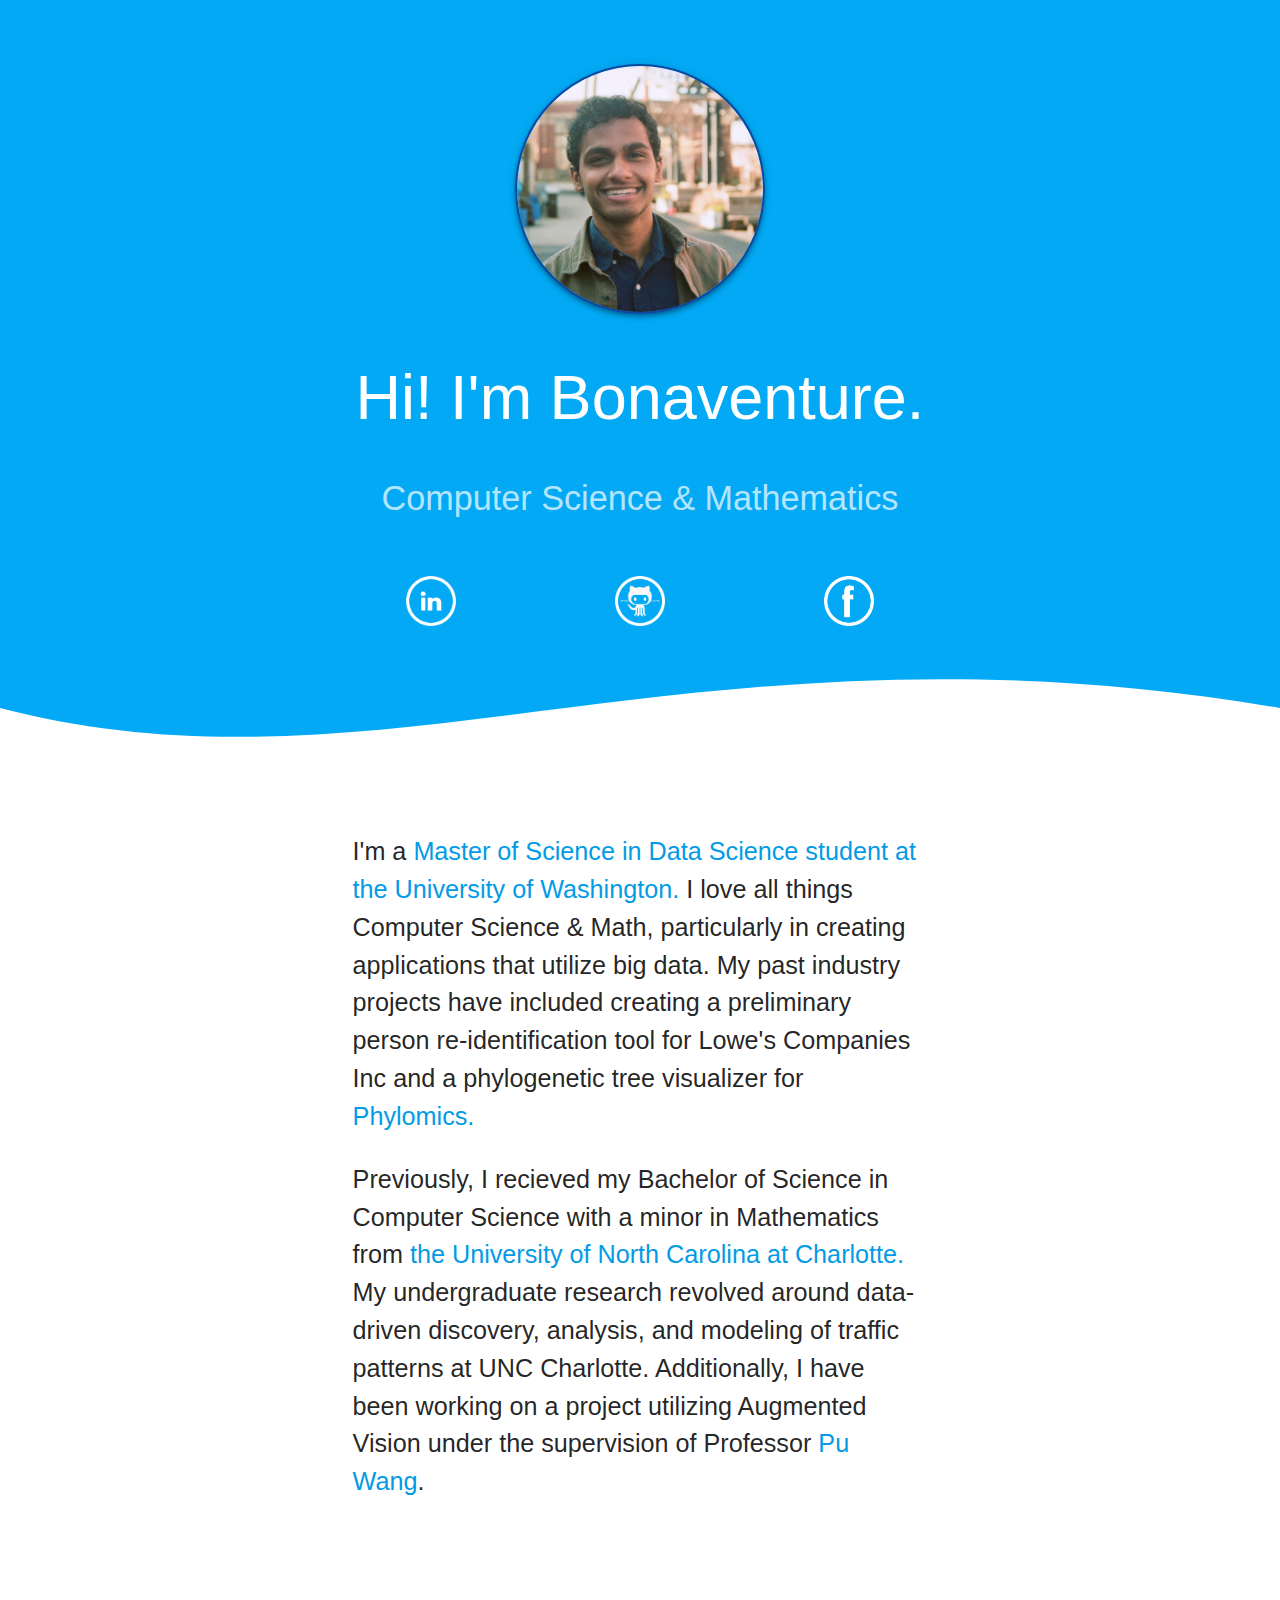
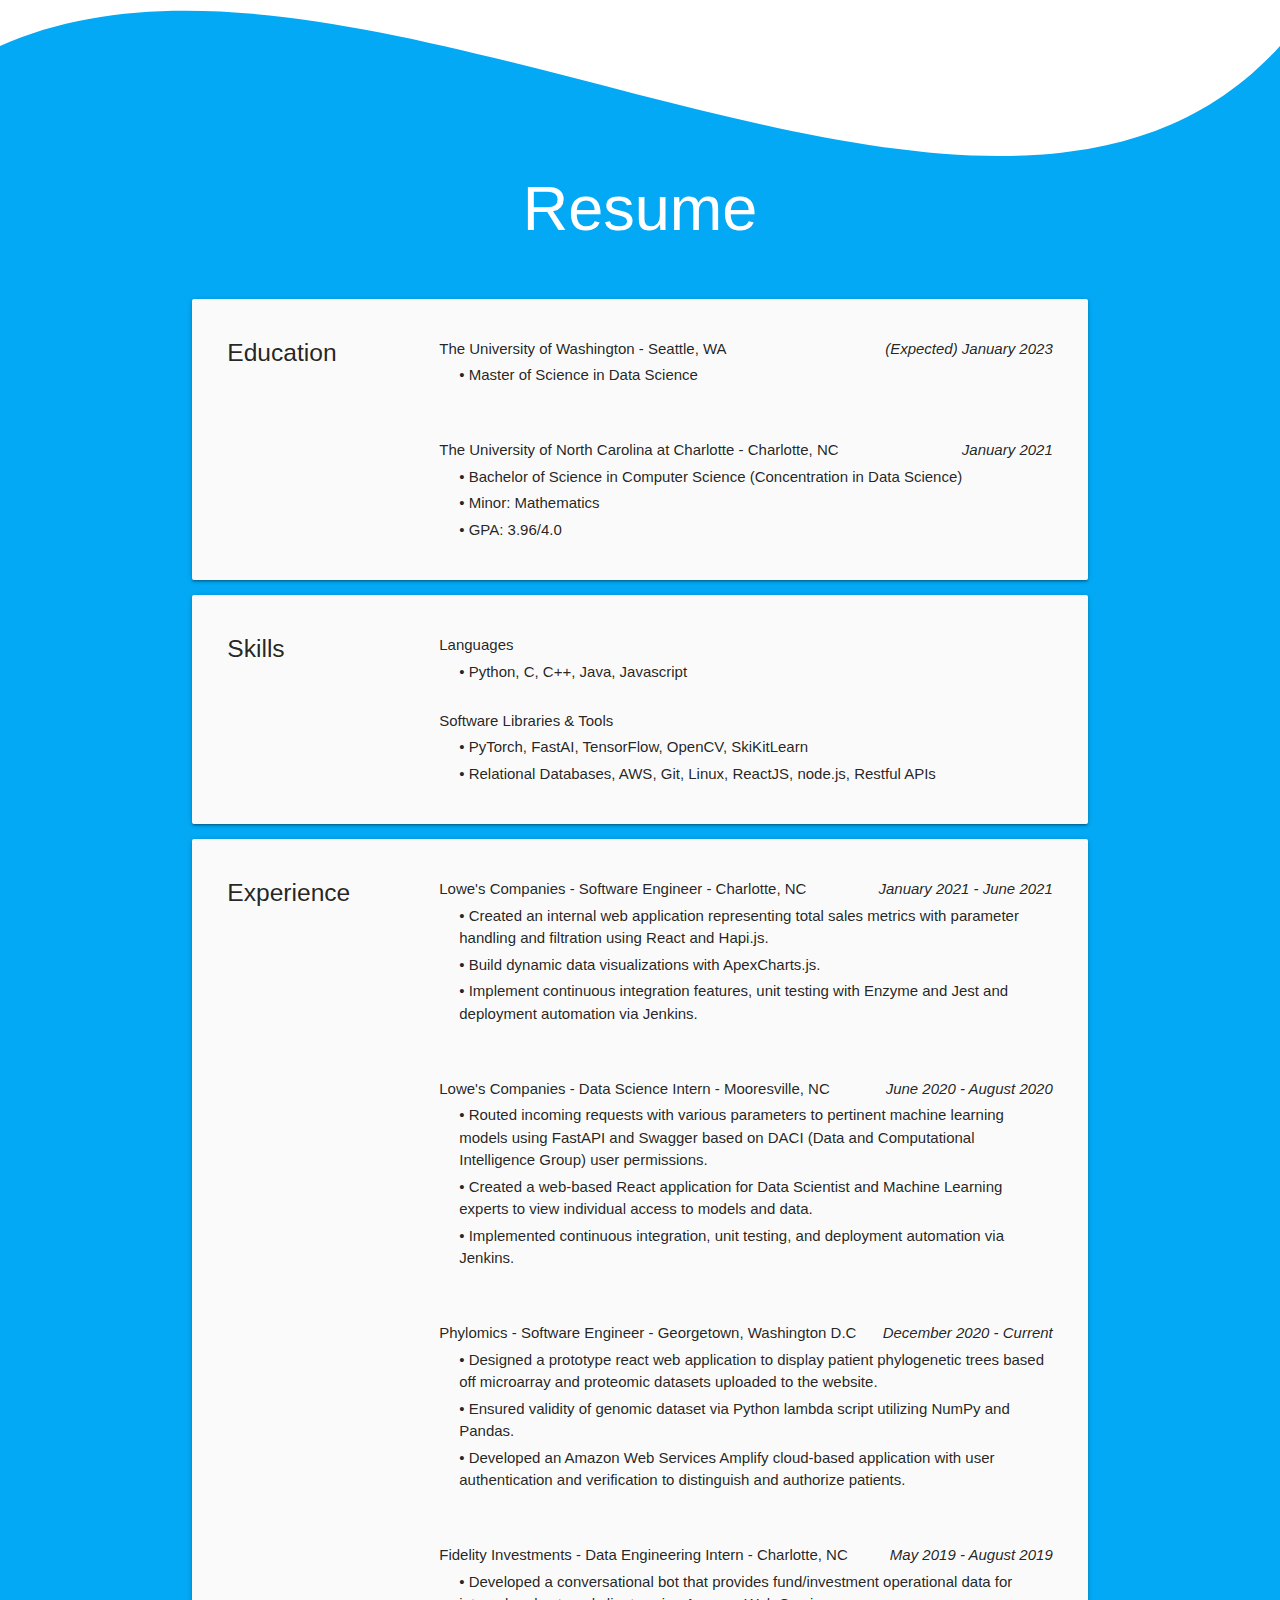
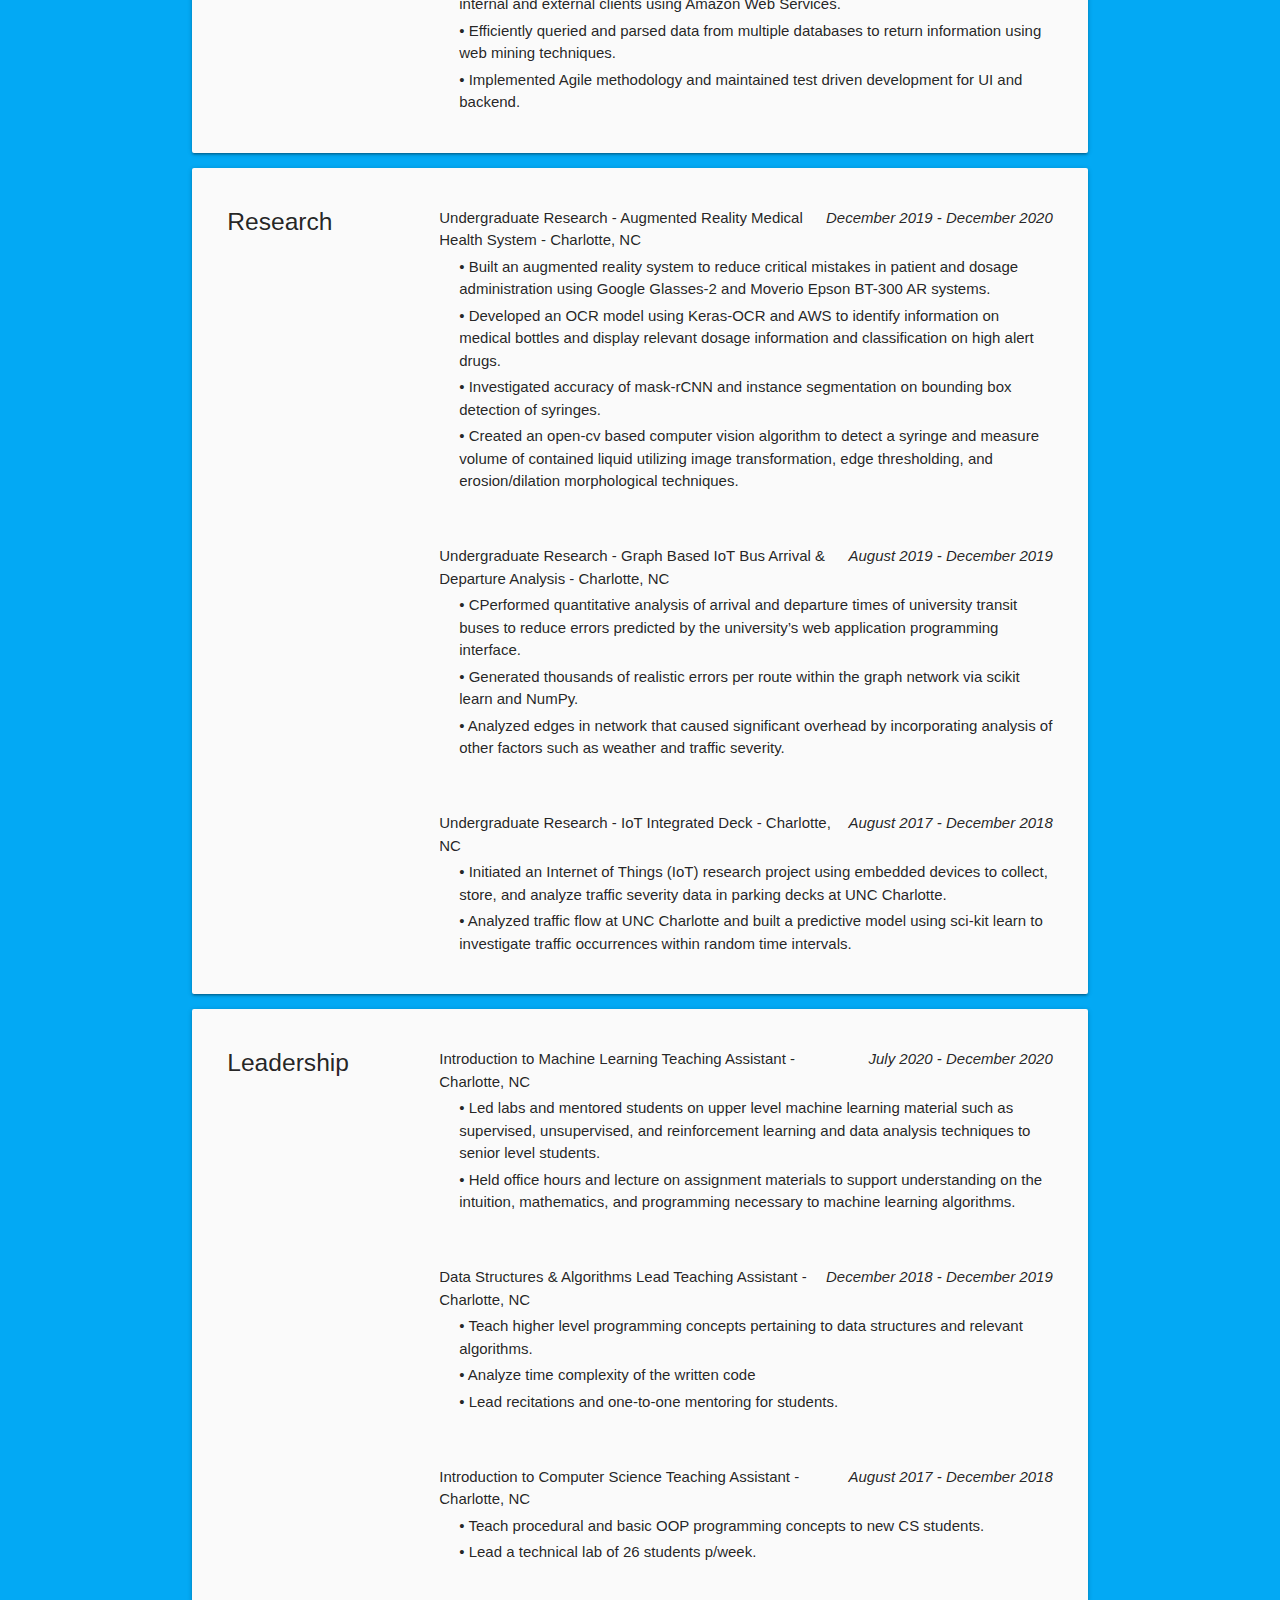
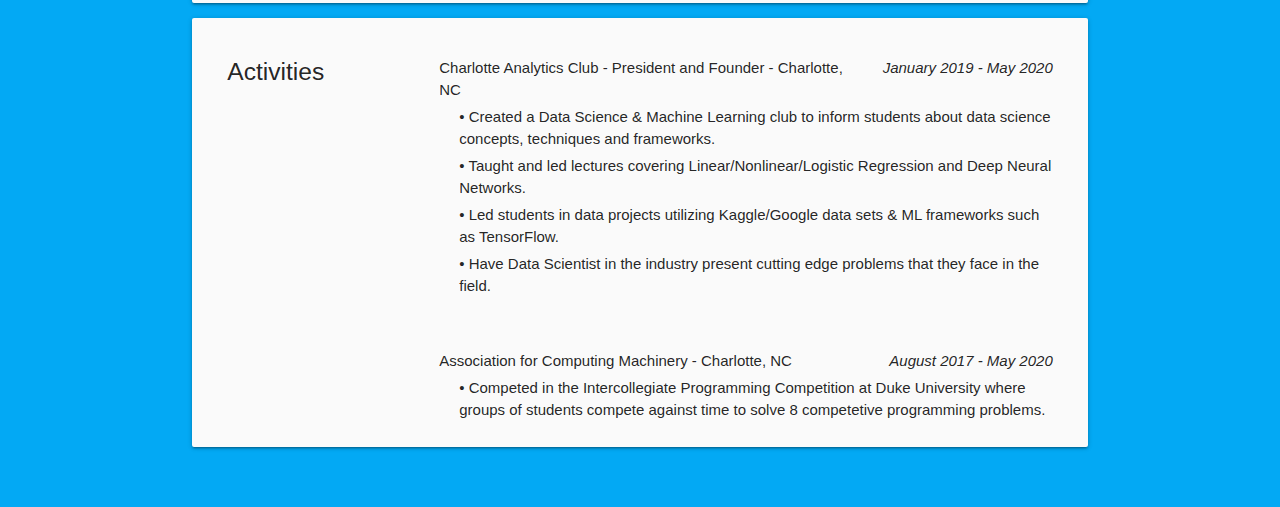
==== commit e08d5610: "change bg colro" ====
--- a/index.html
+++ b/index.html
@@ -37,7 +37,7 @@
 
 
   <section>
-    <div id="top-section" class="#42a5f5 blue lighten-1">
+    <div id="top-section" class="light-blue">
       <div class="container">
         <div class="row">
           <div class="col s4 offset-s4 center-align"><img id="me-pic" class="z-depth-2 circle responsive-img" width="250" height="250" src="images/bon_3.png"></div>
@@ -69,7 +69,7 @@
   <!-- ###################################################### Introduction ###################################################### -->
   <section>
     <div style="height: 150px; overflow: hidden;"><svg viewBox="0 0 500 150" preserveAspectRatio="none" style="height: 100%; width: 100%;">
-        <path d="M0.00,49.98 C149.99,150.00 271.49,-49.98 500.00,49.98 L500.00,0.00 L0.00,0.00 Z" style="stroke: none; fill: #42A5F5;"></path>
+        <path d="M0.00,49.98 C149.99,150.00 271.49,-49.98 500.00,49.98 L500.00,0.00 L0.00,0.00 Z" style="stroke: none; fill: #03a9f4;"></path>
       </svg></div>
 
     <div id="bottom-section" class="">
@@ -106,12 +106,12 @@
 
   <section>
     <div class="hide-on-med-and-down show-on-large" style="height: 300px; overflow: hidden;"><svg viewBox="0 0 500 150" preserveAspectRatio="none" style="height: 100%; width: 100%;">
-        <path d="M0.00,49.98 C143.06,-32.06 388.54,207.72 500.00,49.98 L500.00,150.00 L0.00,150.00 Z" style="stroke: none; fill: #42A5F5;"></path>
+        <path d="M0.00,49.98 C143.06,-32.06 388.54,207.72 500.00,49.98 L500.00,150.00 L0.00,150.00 Z" style="stroke: none; fill: #03a9f4;"></path>
       </svg><br /> <br /></div>
     <div class="show-on-med-and-down hide-on-large-only" style="height: 300px; overflow: hidden;"><svg viewBox="0 0 300 200" preserveAspectRatio="none" style="height: 100%; width: 100%;">
-        <path d="M0.00,49.98 C143.06,-32.06 388.54,207.72 500.00,49.98 L500.00,150.00 L0.00,150.00 Z" style="stroke: none; fill: #42A5F5;"></path>
+        <path d="M0.00,49.98 C143.06,-32.06 388.54,207.72 500.00,49.98 L500.00,150.00 L0.00,150.00 Z" style="stroke: none; fill: #03a9f4;"></path>
       </svg><br /> <br /></div>
-    <div class="#42a5f5 blue lighten-1" style='margin-top:-200px'>
+    <div class="light-blue" style='margin-top:-200px'>
 
       <!-- {# Education Section #} -->
       <div class="resume-section">
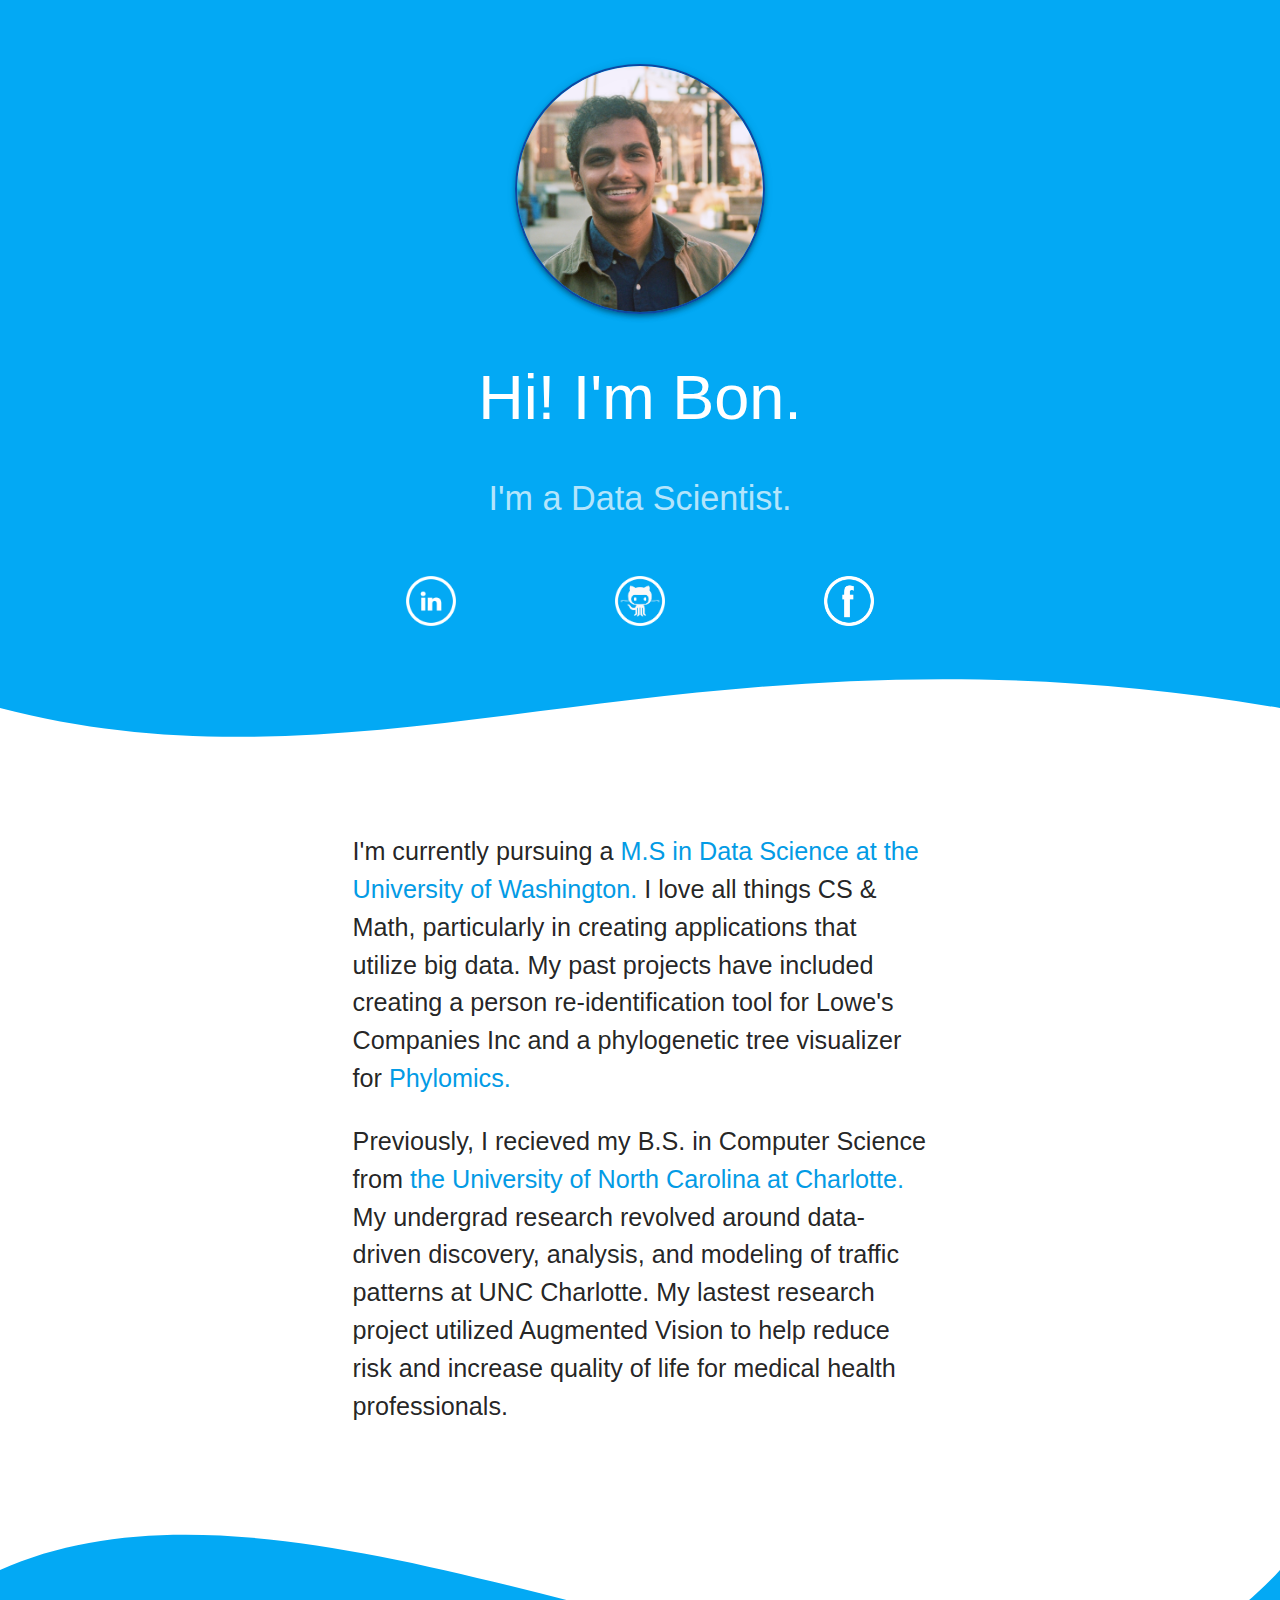
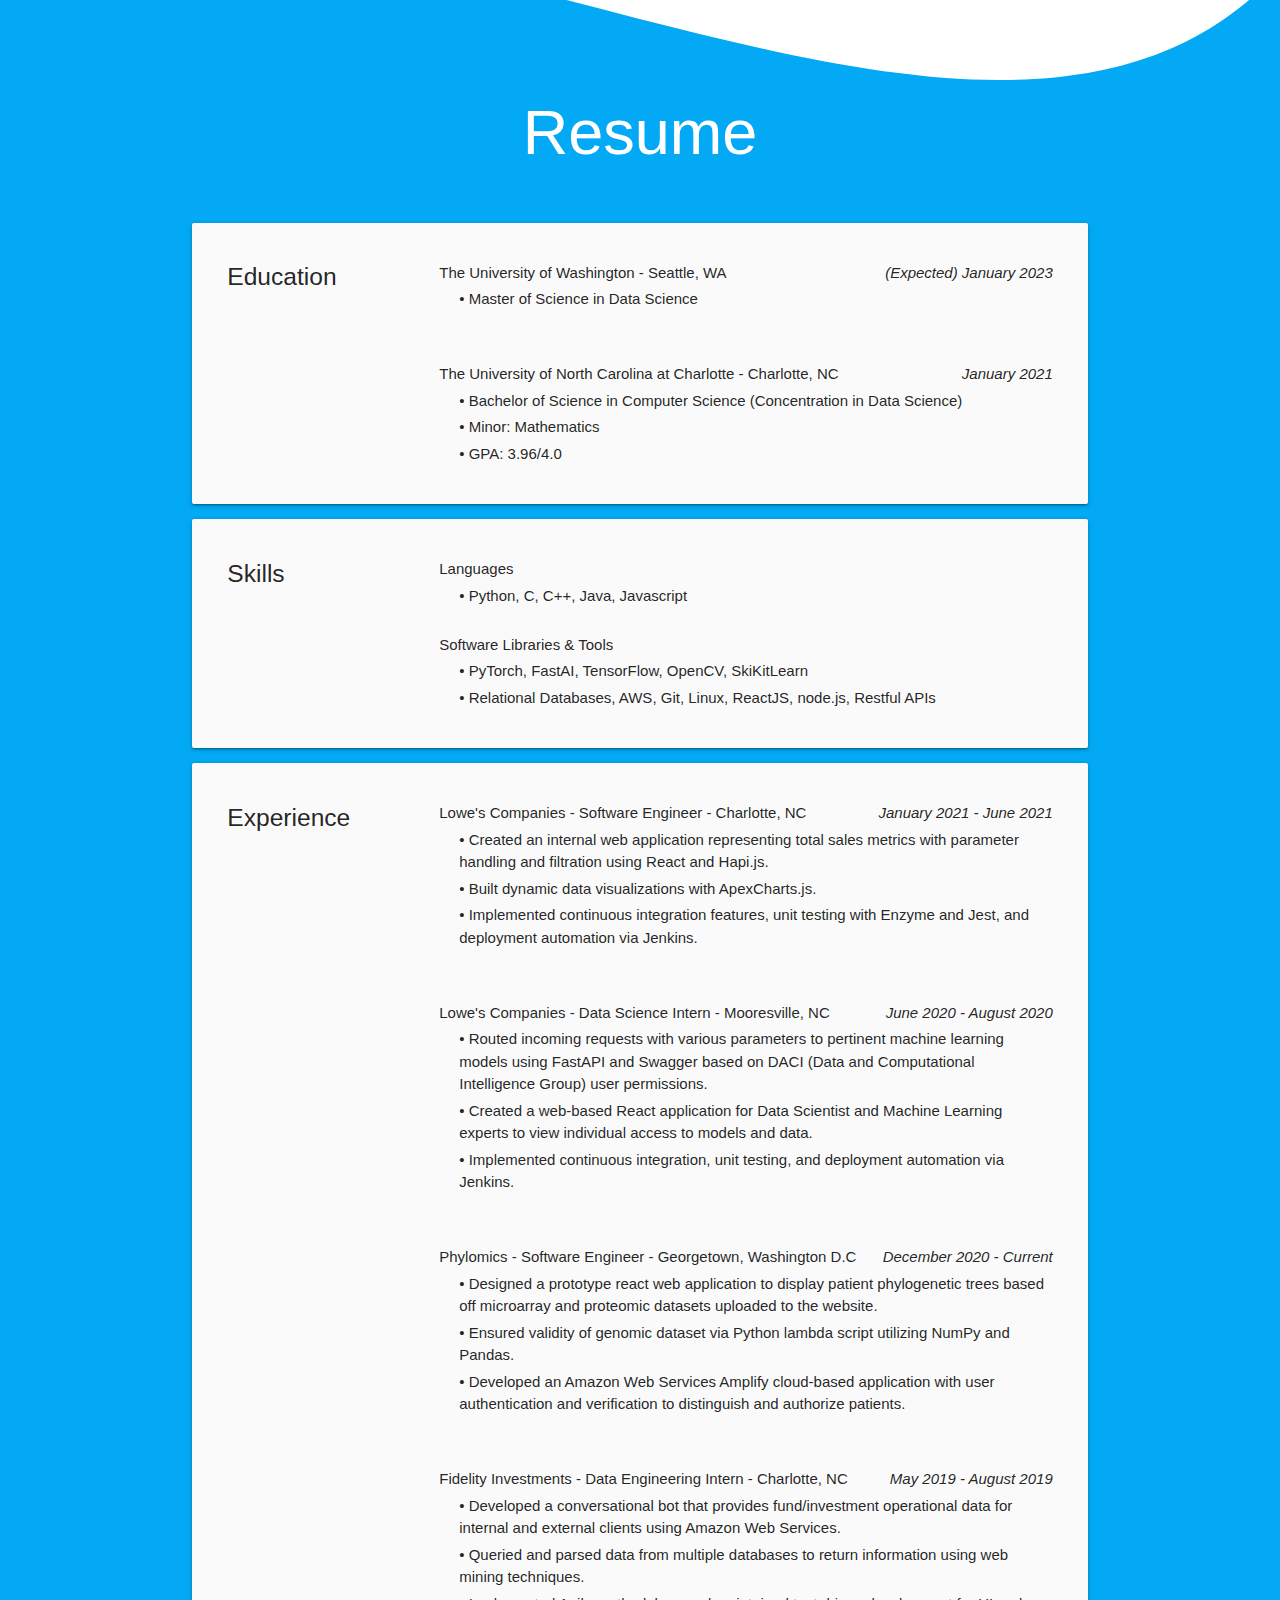
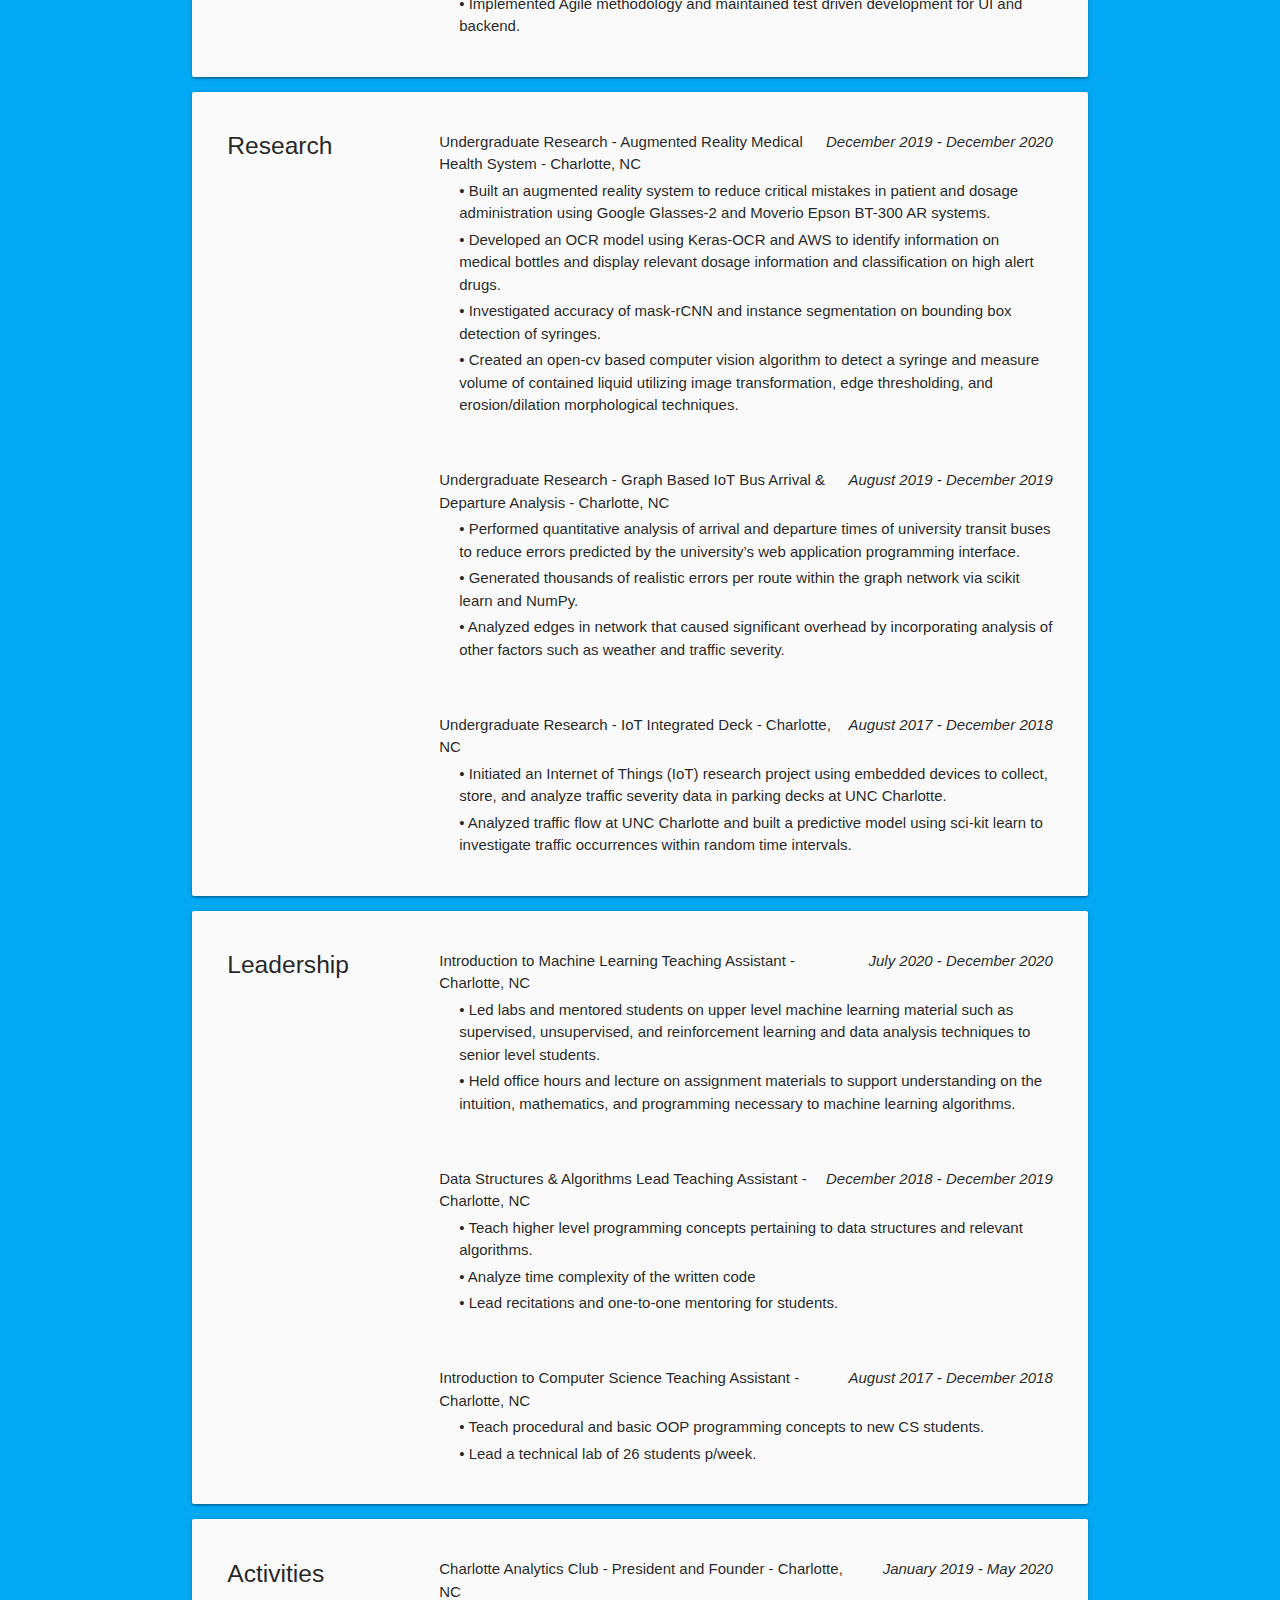
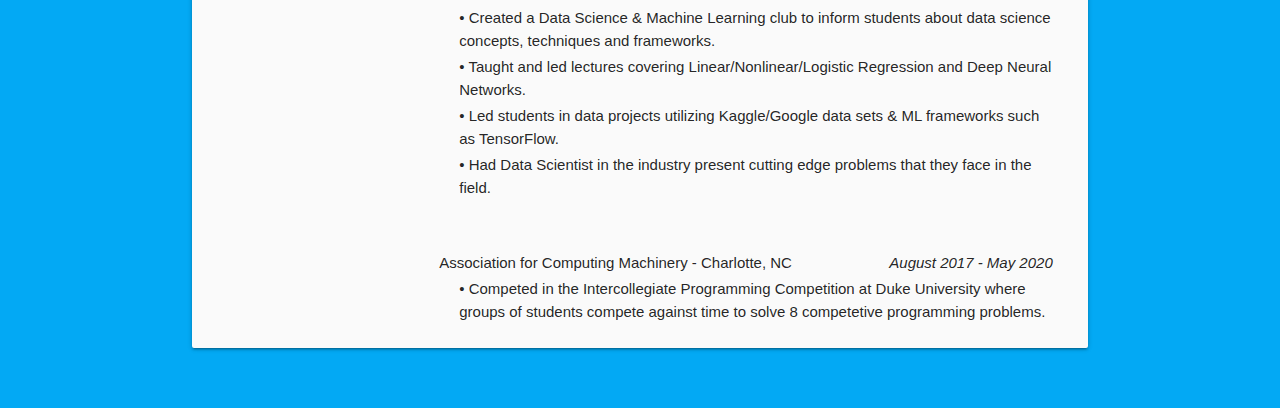
==== commit b5730cef: "fix wording" ====
--- a/index.html
+++ b/index.html
@@ -42,10 +42,10 @@
         <div class="row">
           <div class="col s4 offset-s4 center-align"><img id="me-pic" class="z-depth-2 circle responsive-img" width="250" height="250" src="images/bon_3.png"></div>
           <div class="col s12 center-align">
-            <h1 class="white-text text-darken-4">Hi! I'm Bonaventure.</h1>
+            <h1 class="white-text text-darken-4">Hi! I'm Bon.</h1>
           </div>
           <div class="col s12 center-align">
-            <h4 class="light-blue-text text-lighten-4 light">Computer Science & Mathematics</h4>
+            <h4 class="light-blue-text text-lighten-4 light">I'm a Data Scientist.</h4>
           </div>
         </div>
         <div class="sources">
@@ -76,15 +76,14 @@
       <div class="container">
         <div class="row">
           <div class="col s8 offset-s2">
-            <p class="flow-text"> I'm a <a href="https://www.washington.edu/datasciencemasters/"> Master of Science in Data Science student at the University of Washington. </a>
-              I love all things Computer Science & Math, particularly in creating applications that utilize big data. My past industry projects have included creating
-              a preliminary person re-identification tool for Lowe's Companies Inc and a phylogenetic tree visualizer for <a href="https://phylomics.com/">Phylomics.</a>
+            <p class="flow-text"> I'm currently pursuing a <a href="https://www.washington.edu/datasciencemasters/">M.S in Data Science at the University of Washington. </a>
+              I love all things CS & Math, particularly in creating applications that utilize big data. My past projects have included creating
+              a person re-identification tool for Lowe's Companies Inc and a phylogenetic tree visualizer for <a href="https://phylomics.com/">Phylomics.</a>
             </p>
-            <p class="flow-text">Previously, I recieved my Bachelor of Science in Computer Science with a minor in Mathematics from <a href="https://www.uncc.edu/">the University of North Carolina at Charlotte.</a>
-              My undergraduate research revolved around data-driven discovery, analysis,
-              and modeling of traffic patterns at UNC Charlotte. Additionally, I have been working on a project utilizing
-              Augmented Vision under the supervision of Professor
-              <a href="https://webpages.uncc.edu/pwang13/">Pu Wang</a>.
+            <p class="flow-text">Previously, I recieved my B.S. in Computer Science from <a href="https://www.uncc.edu/">the University of North Carolina at Charlotte.</a>
+              My undergrad research revolved around data-driven discovery, analysis,
+              and modeling of traffic patterns at UNC Charlotte. My lastest research project utilized
+              Augmented Vision to help reduce risk and increase quality of life for medical health professionals.
             </p>
           </div>
 
@@ -182,8 +181,8 @@
                 <li><strong>Lowe's Companies - Software Engineer </strong> - Charlotte, NC</li>
                 <ul class="indent">
                   <li class="subitem">&#8226;  Created an internal web application representing total sales metrics with parameter handling and filtration using React and Hapi.js.</li>
-                  <li class="subitem">&#8226;  Build dynamic data visualizations with ApexCharts.js.</li>
-                  <li class="subitem">&#8226;  Implement continuous integration features, unit testing with Enzyme and Jest and deployment automation via Jenkins.</li>
+                  <li class="subitem">&#8226;  Built dynamic data visualizations with ApexCharts.js.</li>
+                  <li class="subitem">&#8226;  Implemented continuous integration features, unit testing with Enzyme and Jest, and deployment automation via Jenkins.</li>
                 </ul>
               </ul>
               <br />
@@ -212,7 +211,7 @@
                 <li><strong>Fidelity Investments - Data Engineering Intern</strong> - Charlotte, NC</li>
                 <ul class="indent">
                   <li class="subitem">&#8226; Developed a conversational bot that provides fund/investment operational data for internal and external clients using Amazon Web Services.</li>
-                  <li class="subitem">&#8226; Efficiently queried and parsed data from multiple databases to return information using web mining techniques.</li>
+                  <li class="subitem">&#8226; Queried and parsed data from multiple databases to return information using web mining techniques.</li>
                   <li class="subitem">&#8226; Implemented Agile methodology and maintained test driven development for UI and backend.
                   </li>
                 </ul>
@@ -245,7 +244,7 @@
                 <li><strong>Undergraduate Research - Graph Based IoT Bus Arrival & Departure Analysis </strong> - Charlotte,
                   NC</li>
                 <ul class="indent">
-                  <li class="subitem">&#8226; CPerformed quantitative analysis of arrival and departure times of university transit buses to reduce errors predicted by the university’s web application programming interface.</li>
+                  <li class="subitem">&#8226; Performed quantitative analysis of arrival and departure times of university transit buses to reduce errors predicted by the university’s web application programming interface.</li>
                   <li class="subitem">&#8226; Generated thousands of realistic errors per route within the graph network via scikit learn and NumPy.</li>
                   <li class="subitem">&#8226; Analyzed edges in network that caused significant overhead by incorporating analysis of other factors such as weather and traffic severity.</li>
                 </ul>
@@ -315,7 +314,7 @@
                     Networks.</li>
                   <li class="subitem">&#8226; Led students in data projects utilizing Kaggle/Google data sets & ML frameworks such as
                     TensorFlow.</li>
-                  <li class="subitem">&#8226; Have Data Scientist in the industry present cutting edge problems that they face in the
+                  <li class="subitem">&#8226; Had Data Scientist in the industry present cutting edge problems that they face in the
                     field.</li>
                 </ul>
               </ul>
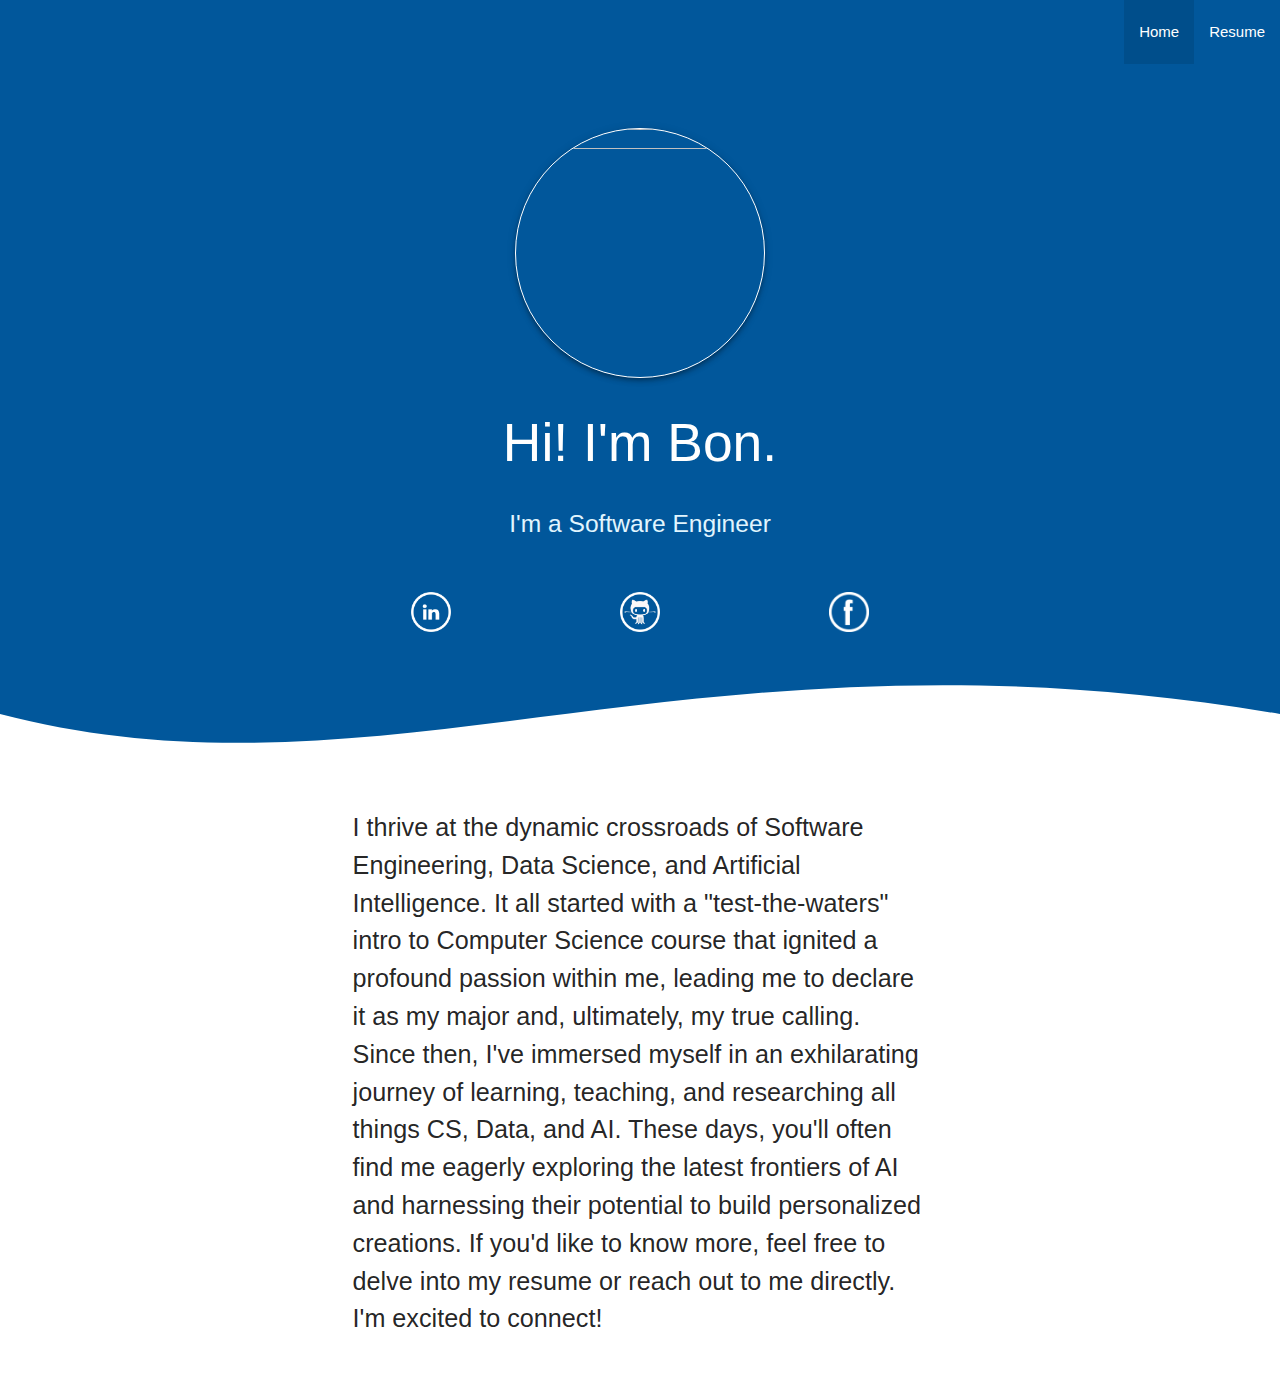
==== commit efbd2665: "updates pt1" ====
--- a/index.html
+++ b/index.html
@@ -27,31 +27,36 @@
 
   <!-- ###################################################### Navigation ###################################################### -->
 
-
-
-
-
-
-
+  <section>
+  <nav>
+    <div class="nav-wrapper #01579b light-blue darken-4">
+      <ul id="nav-mobile" class="right hide-on-med-and-down">
+        <li class="active"><a href="index.html">Home</a></li>
+        <li><a href="resume.html">Resume</a></li>
+        <!-- <li><a href="collapsible.html">Photography</a></li> -->
+      </ul>
+    </div>
+  </nav>
+  </section>
 
 
 
   <section>
-    <div id="top-section" class="light-blue">
+    <div id="top-section" class="#01579b light-blue darken-4">
       <div class="container">
         <div class="row">
-          <div class="col s4 offset-s4 center-align"><img id="me-pic" class="z-depth-2 circle responsive-img" width="250" height="250" src="images/bon_3.png"></div>
+          <div class="col s4 offset-s4 center-align"><img id="me-pic" class="z-depth-2 circle responsive-img" style="border:1px solid #FFFF" width="250" height="250" src="images/bon_6.png"></div>
           <div class="col s12 center-align">
-            <h1 class="white-text text-darken-4">Hi! I'm Bon.</h1>
+            <h2 class="white-text text-darken-4">Hi! I'm Bon.</h2>
           </div>
           <div class="col s12 center-align">
-            <h4 class="light-blue-text text-lighten-4 light">I'm a Data Scientist.</h4>
+            <h5 class="light-blue-text text-lighten-5 light">I'm a Software Engineer</h5>
           </div>
         </div>
         <div class="sources">
-          <a href="https://www.linkedin.com/in/BonaventureR/"><img border="0" alt="linkedin" src="images/linkedin.png" width="50" height="50"></a>
-          <a href="https://github.com/BonaventureR"><img border="0" alt="github" src="images/github.png" width="50" height="50"></a>
-          <a href="https://www.facebook.com/bonaventure.raj.31"><img border="0" alt="facebook" src="images/facebook.png" width="50" height="50"></a>
+          <a href="https://www.linkedin.com/in/BonaventureR/"><img border="0" alt="linkedin" src="images/linkedin.png" width="40" height="40"></a>
+          <a href="https://github.com/BonaventureR"><img border="0" alt="github" src="images/github.png" width="40" height="40"></a>
+          <a href="https://www.facebook.com/bonaventure.raj.31"><img border="0" alt="facebook" src="images/facebook.png" width="40" height="40"></a>
         </div>
       </div>
     </div>
@@ -59,32 +64,22 @@
 
 
 
-
-
-
-
-
-
-
   <!-- ###################################################### Introduction ###################################################### -->
   <section>
     <div style="height: 150px; overflow: hidden;"><svg viewBox="0 0 500 150" preserveAspectRatio="none" style="height: 100%; width: 100%;">
-        <path d="M0.00,49.98 C149.99,150.00 271.49,-49.98 500.00,49.98 L500.00,0.00 L0.00,0.00 Z" style="stroke: none; fill: #03a9f4;"></path>
+        <path d="M0.00,49.98 C149.99,150.00 271.49,-49.98 500.00,49.98 L500.00,0.00 L0.00,0.00 Z" style="stroke: none; fill: #01579b;"></path>
       </svg></div>
 
-    <div id="bottom-section" class="">
+    <div id="bottom-section" class="#ffffff white" style="position:relative; top:-30px">
       <div class="container">
         <div class="row">
           <div class="col s8 offset-s2">
-            <p class="flow-text"> I'm currently pursuing a <a href="https://www.washington.edu/datasciencemasters/">M.S in Data Science at the University of Washington. </a>
-              I love all things CS & Math, particularly in creating applications that utilize big data. My past projects have included creating
-              a person re-identification tool for Lowe's Companies Inc and a phylogenetic tree visualizer for <a href="https://phylomics.com/">Phylomics.</a>
-            </p>
-            <p class="flow-text">Previously, I recieved my B.S. in Computer Science from <a href="https://www.uncc.edu/">the University of North Carolina at Charlotte.</a>
-              My undergrad research revolved around data-driven discovery, analysis,
-              and modeling of traffic patterns at UNC Charlotte. My lastest research project utilized
-              Augmented Vision to help reduce risk and increase quality of life for medical health professionals.
-            </p>
+            <p class="flow-text">
+              I thrive at the dynamic crossroads of Software Engineering, Data Science, and Artificial Intelligence. 
+              It all started with a "test-the-waters" intro to Computer Science course that ignited a profound passion within me, leading me to declare it as my major and, ultimately, my true calling. 
+              Since then, I've immersed myself in an exhilarating journey of learning, teaching, and researching all things CS, Data, and AI. 
+              These days, you'll often find me eagerly exploring the latest frontiers of AI and harnessing their potential to build personalized creations. 
+              If you'd like to know more, feel free to delve into my resume or reach out to me directly. I'm excited to connect!
           </div>
 
         </div>
@@ -93,257 +88,6 @@
   </section>
 
 
-
-
-
-
-
-
-
-
-  <!-- ###################################################### RESUME ###################################################### -->
-
-  <section>
-    <div class="hide-on-med-and-down show-on-large" style="height: 300px; overflow: hidden;"><svg viewBox="0 0 500 150" preserveAspectRatio="none" style="height: 100%; width: 100%;">
-        <path d="M0.00,49.98 C143.06,-32.06 388.54,207.72 500.00,49.98 L500.00,150.00 L0.00,150.00 Z" style="stroke: none; fill: #03a9f4;"></path>
-      </svg><br /> <br /></div>
-    <div class="show-on-med-and-down hide-on-large-only" style="height: 300px; overflow: hidden;"><svg viewBox="0 0 300 200" preserveAspectRatio="none" style="height: 100%; width: 100%;">
-        <path d="M0.00,49.98 C143.06,-32.06 388.54,207.72 500.00,49.98 L500.00,150.00 L0.00,150.00 Z" style="stroke: none; fill: #03a9f4;"></path>
-      </svg><br /> <br /></div>
-    <div class="light-blue" style='margin-top:-200px'>
-
-      <!-- {# Education Section #} -->
-      <div class="resume-section">
-
-        <div class="center-align">
-          <h1 class="white-text text-darken-4">Resume</h1>
-        </div>
-        <br>
-
-
-        <div class="container">
-          <div class="row card-panel hoverable grey lighten-5">
-            <div class="col s12 m3">
-              <h5>Education</h5>
-            </div>
-            <div class="col s12 m9">
-              <ul>
-                <i class="right hide-on-med-and-down show-on-large">(Expected) January 2023</i>
-                <li><strong>The University of Washington</strong> - Seattle, WA</li>
-                <ul class="indent">
-                  <li class="subitem">&#8226; Master of Science in Data Science</li>
-                </ul>
-              </ul>
-              <br />
-              <ul>
-                <i class="right hide-on-med-and-down show-on-large">January 2021</i>
-                <li><strong>The University of North Carolina at Charlotte</strong> - Charlotte, NC</li>
-                <ul class="indent">
-                  <li class="subitem">&#8226; Bachelor of Science in Computer Science (Concentration in Data Science)</li>
-                  <li class="subitem">&#8226; Minor: Mathematics</li>
-                  <li class="subitem">&#8226; GPA: 3.96/4.0</li>
-                </ul>
-              </ul>
-            </div>
-          </div>
-
-          <!-- {# Skills Section #} -->
-          <div class="row card-panel hoverable grey lighten-5">
-            <div class="col s12 m3">
-              <h5>Skills</h5>
-            </div>
-            <div class="col s12 m9">
-              <ul>
-                <li><strong>Languages</strong>
-                  <ul class="indent">
-                    <li class="subitem">&#8226; Python, C, C++, Java, Javascript</li>
-                  </ul>
-                </li>
-                <br />
-                <li><strong>Software Libraries & Tools</strong>
-                  <ul class="indent">
-                    <li class="subitem">&#8226; PyTorch, FastAI, TensorFlow, OpenCV, SkiKitLearn</li>
-                    <li class="subitem">&#8226; Relational Databases, AWS, Git, Linux, ReactJS, node.js, Restful APIs</li>
-                  </ul>
-                </li>
-              </ul>
-            </div>
-          </div>
-
-          <!-- {# Experience Section  #} -->
-          <div class="row card-panel hoverable grey lighten-5">
-            <div class="col s12 m3">
-              <h5>Experience</h5>
-            </div>
-            <div class="col s12 m9">
-              <ul>
-                <i class="right hide-on-med-and-down show-on-large">January 2021 - June 2021</i>
-                <li><strong>Lowe's Companies - Software Engineer </strong> - Charlotte, NC</li>
-                <ul class="indent">
-                  <li class="subitem">&#8226;  Created an internal web application representing total sales metrics with parameter handling and filtration using React and Hapi.js.</li>
-                  <li class="subitem">&#8226;  Built dynamic data visualizations with ApexCharts.js.</li>
-                  <li class="subitem">&#8226;  Implemented continuous integration features, unit testing with Enzyme and Jest, and deployment automation via Jenkins.</li>
-                </ul>
-              </ul>
-              <br />
-              <ul>
-                <i class="right hide-on-med-and-down show-on-large">June 2020 - August 2020</i>
-                <li><strong>Lowe's Companies - Data Science Intern</strong> - Mooresville, NC</li>
-                <ul class="indent">
-                  <li class="subitem">&#8226; Routed incoming requests with various parameters to pertinent machine learning models using FastAPI and Swagger based on DACI (Data and Computational Intelligence Group) user permissions.</li>
-                  <li class="subitem">&#8226; Created a web-based React application for Data Scientist and Machine Learning experts to view individual access to models and data.</li>
-                  <li class="subitem">&#8226; Implemented continuous integration, unit testing, and deployment automation via Jenkins.</li>
-                </ul>
-              </ul>
-              <br>
-              <ul>
-                <i class="right hide-on-med-and-down show-on-large">December 2020 - Current</i>
-                <li><strong>Phylomics - Software Engineer </strong> - Georgetown, Washington D.C</li>
-                <ul class="indent">
-                  <li class="subitem">&#8226; Designed a prototype react web application to display patient phylogenetic trees based off microarray and proteomic datasets uploaded to the website.</li>
-                  <li class="subitem">&#8226; Ensured validity of genomic dataset via Python lambda script utilizing NumPy and Pandas.</li>
-                  <li class="subitem">&#8226; Developed an Amazon Web Services Amplify cloud-based application with user authentication and verification to distinguish and authorize patients.</li>
-                </ul>
-              </ul>
-              <br />
-              <ul>
-                <i class="right hide-on-med-and-down show-on-large">May 2019 - August 2019</i>
-                <li><strong>Fidelity Investments - Data Engineering Intern</strong> - Charlotte, NC</li>
-                <ul class="indent">
-                  <li class="subitem">&#8226; Developed a conversational bot that provides fund/investment operational data for internal and external clients using Amazon Web Services.</li>
-                  <li class="subitem">&#8226; Queried and parsed data from multiple databases to return information using web mining techniques.</li>
-                  <li class="subitem">&#8226; Implemented Agile methodology and maintained test driven development for UI and backend.
-                  </li>
-                </ul>
-              </ul>
-            </div>
-          </div>
-
-          <!-- {# Research Section #} -->
-          <div class="row card-panel hoverable grey lighten-5">
-            <div class="col s12 m3">
-              <h5>Research</h5>
-            </div>
-            <div class="col s12 m9">
-              <ul>
-                <i class="right hide-on-med-and-down show-on-large">December 2019 - December 2020</i>
-                <li><strong>Undergraduate Research - Augmented Reality Medical Health System </strong> - Charlotte, NC
-                </li>
-                <ul class="indent">
-                  <li class="subitem">&#8226; Built an augmented reality system to reduce critical mistakes in patient and dosage
-                    administration using Google Glasses-2 and Moverio Epson BT-300 AR systems.</li>
-                  <li class="subitem">&#8226; Developed an OCR model using Keras-OCR and AWS to identify information on medical
-                    bottles and display relevant dosage information and classification on high alert drugs.</li>
-                  <li class="subitem">&#8226; Investigated accuracy of mask-rCNN and instance segmentation on bounding box detection of syringes.</li>
-                  <li class="subitem">&#8226; Created an open-cv based computer vision algorithm to detect a syringe and measure volume of contained liquid utilizing image transformation, edge thresholding, and erosion/dilation morphological techniques.</li>
-                </ul>
-              </ul>
-              <br />
-              <ul>
-                <i class="right hide-on-med-and-down show-on-large">August 2019 - December 2019</i>
-                <li><strong>Undergraduate Research - Graph Based IoT Bus Arrival & Departure Analysis </strong> - Charlotte,
-                  NC</li>
-                <ul class="indent">
-                  <li class="subitem">&#8226; Performed quantitative analysis of arrival and departure times of university transit buses to reduce errors predicted by the university’s web application programming interface.</li>
-                  <li class="subitem">&#8226; Generated thousands of realistic errors per route within the graph network via scikit learn and NumPy.</li>
-                  <li class="subitem">&#8226; Analyzed edges in network that caused significant overhead by incorporating analysis of other factors such as weather and traffic severity.</li>
-                </ul>
-              </ul>
-              <br />
-              <ul>
-                <i class="right hide-on-med-and-down show-on-large">August 2017 - December 2018</i>
-                <li><strong>Undergraduate Research - IoT Integrated Deck</strong> - Charlotte, NC</li>
-                <ul class="indent">
-                  <li class="subitem">&#8226; Initiated an Internet of Things (IoT) research project using embedded devices to collect, store, and analyze traffic severity data in parking decks at UNC Charlotte.</li>
-                  <li class="subitem">&#8226; Analyzed traffic flow at UNC Charlotte and built a predictive model using sci-kit learn to investigate traffic occurrences within random time intervals.</li>
-                </ul>
-              </ul>
-            </div>
-          </div>
-
-          <!-- {# Experience Section  #} -->
-          <div class="row card-panel hoverable grey lighten-5">
-            <div class="col s12 m3">
-              <h5>Leadership</h5>
-            </div>
-            <div class="col s12 m9">
-              <ul>
-                <i class="right hide-on-med-and-down show-on-large">July 2020 - December 2020</i>
-                <li><strong>Introduction to Machine Learning Teaching Assistant</strong> - Charlotte, NC</li>
-                <ul class="indent">
-                  <li class="subitem">&#8226; Led labs and mentored students on upper level machine learning material such as supervised, unsupervised, and reinforcement learning and data analysis techniques to senior level students.</li>
-                  <li class="subitem">&#8226; Held office hours and lecture on assignment materials to support understanding on the intuition, mathematics, and programming necessary to machine learning algorithms.</li>
-                </ul>
-              </ul>
-              <br />
-              <ul>
-                <i class="right hide-on-med-and-down show-on-large">December 2018 - December 2019</i>
-                <li><strong>Data Structures & Algorithms Lead Teaching Assistant</strong> - Charlotte, NC</li>
-                <ul class="indent hide-on-med-and-down show-on-large">
-                  <li class="subitem">&#8226; Teach higher level programming concepts pertaining to data structures and relevant
-                    algorithms.</li>
-                  <li class="subitem">&#8226; Analyze time complexity of the written code</li>
-                  <li class="subitem">&#8226; Lead recitations and one-to-one mentoring for students.</li>
-                </ul>
-              </ul>
-              <br />
-              <ul>
-                <i class="right hide-on-med-and-down show-on-large">August 2017 - December 2018</i>
-                <li><strong>Introduction to Computer Science Teaching Assistant</strong> - Charlotte, NC</li>
-                <ul class="indent">
-                  <li class="subitem">&#8226; Teach procedural and basic OOP programming concepts to new CS students.</li>
-                  <li class="subitem">&#8226; Lead a technical lab of 26 students p/week.</li>
-                </ul>
-              </ul>
-            </div>
-          </div>
-
-          <!-- {# Activities Section #} -->
-          <div class="row card-panel hoverable grey lighten-5" style='padding-bottom:10px;'>
-            <div class="col s12 m3">
-              <h5>Activities</h5>
-            </div>
-            <div class="col s12 m9">
-              <ul>
-                <i class="right hide-on-med-and-down show-on-large">January 2019 - May 2020</i>
-                <li><strong>Charlotte Analytics Club - President and Founder</strong> - Charlotte, NC</li>
-                <ul class="indent">
-                  <li class="subitem">&#8226; Created a Data Science & Machine Learning club to inform students about data science
-                    concepts, techniques and frameworks.</li>
-                  <li class="subitem">&#8226; Taught and led lectures covering Linear/Nonlinear/Logistic Regression and Deep Neural
-                    Networks.</li>
-                  <li class="subitem">&#8226; Led students in data projects utilizing Kaggle/Google data sets & ML frameworks such as
-                    TensorFlow.</li>
-                  <li class="subitem">&#8226; Had Data Scientist in the industry present cutting edge problems that they face in the
-                    field.</li>
-                </ul>
-              </ul>
-              <br />
-              <ul>
-                <i class="right hide-on-med-and-down show-on-large">August 2017 - May 2020</i>
-                <li><strong>Association for Computing Machinery</strong> - Charlotte, NC</li>
-                <ul class="indent">
-                  <li class="subitem">&#8226; Competed in the Intercollegiate Programming Competition at Duke University where groups
-                    of students compete against time to solve 8 competetive programming problems.</li>
-                </ul>
-              </ul>
-            </div>
-          </div>
-          <br /> <br />
-          <!-- <a href="mailto:braj1@uw.edu"><img border="0" alt="email"
-        src="images/email.png" width="50" height="50"></a> -->
-        </div>
-      </div>
-  </section>
-  <!-- <div style="height: 150px; overflow: hidden;" ><svg viewBox="0 0 500 150" preserveAspectRatio="none" style="height: 100%; width: 100%;"><path d="M0.00,49.98 C149.99,150.00 271.49,-49.98 500.00,49.98 L500.00,0.00 L0.00,0.00 Z" style="stroke: none; fill: #42A5F5;"></path></svg></div> -->
-
-
-
-
-
-
-
-
 </body>
 
 </html>
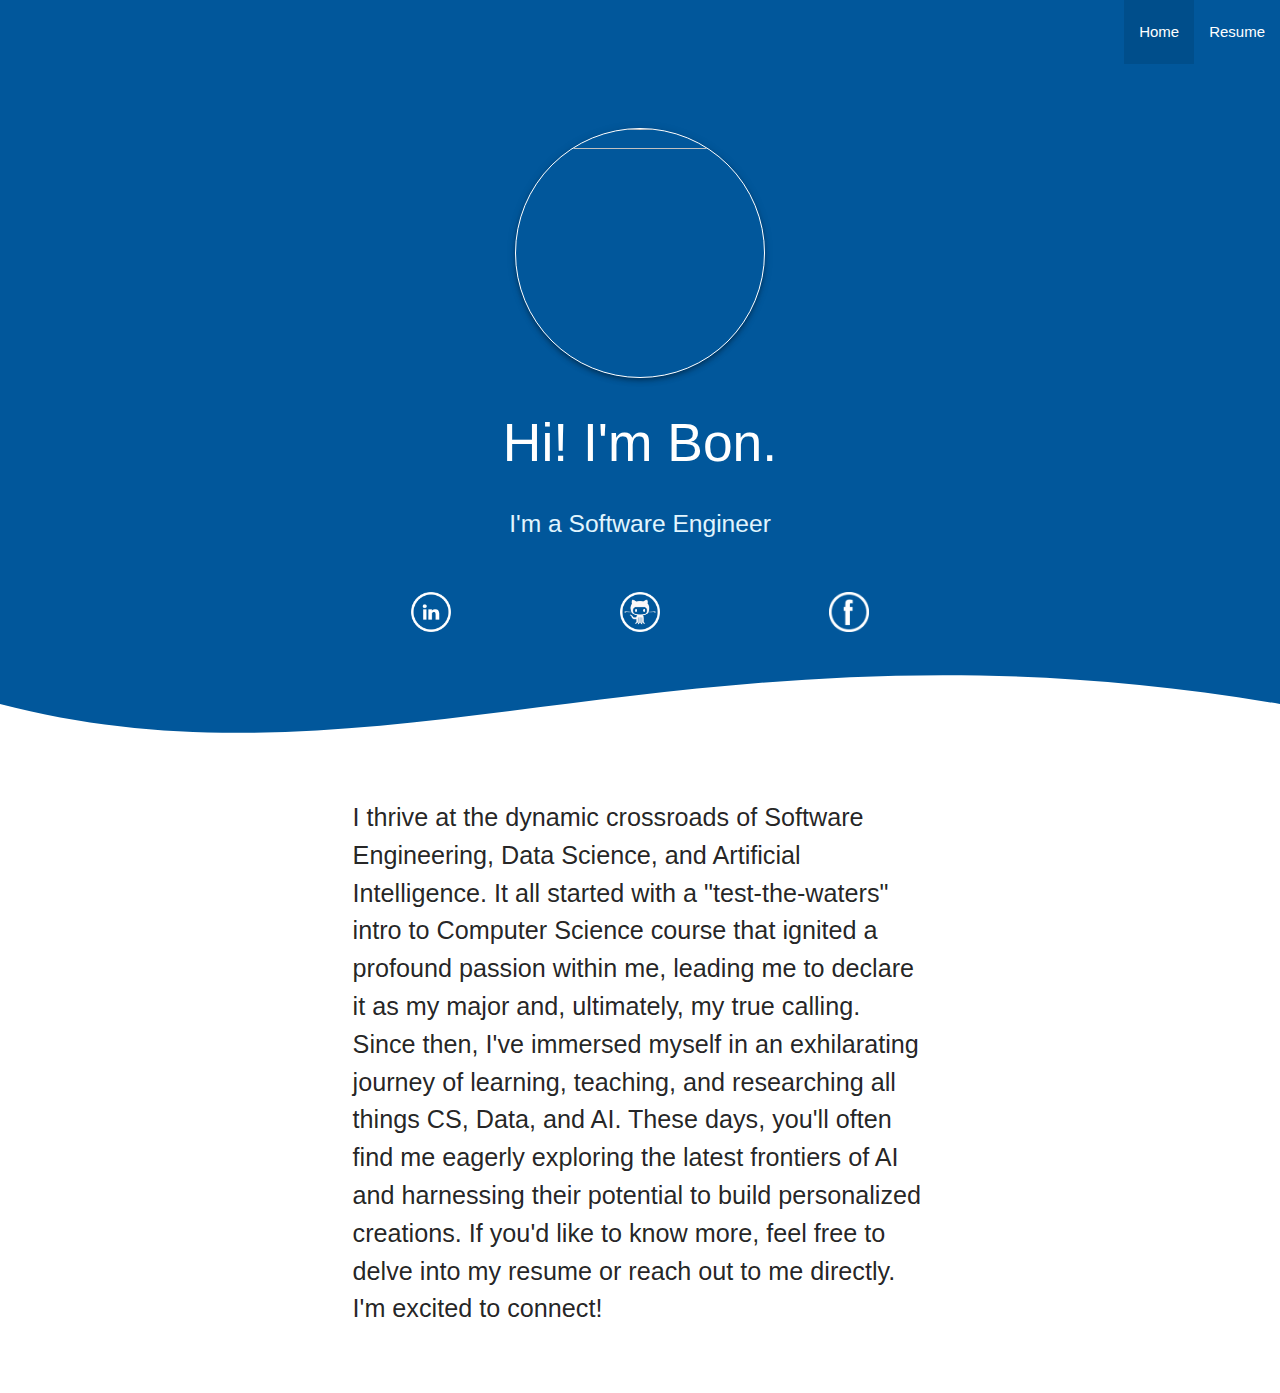
==== commit 398fa60e: "svg update" ====
--- a/index.html
+++ b/index.html
@@ -66,11 +66,11 @@
 
   <!-- ###################################################### Introduction ###################################################### -->
   <section>
-    <div style="height: 150px; overflow: hidden;"><svg viewBox="0 0 500 150" preserveAspectRatio="none" style="height: 100%; width: 100%;">
+    <div style="position:relative; bottom:10px; height: 150px; overflow: hidden;"><svg viewBox="0 0 500 150" preserveAspectRatio="none" style="height: 100%; width: 100%;">
         <path d="M0.00,49.98 C149.99,150.00 271.49,-49.98 500.00,49.98 L500.00,0.00 L0.00,0.00 Z" style="stroke: none; fill: #01579b;"></path>
       </svg></div>
 
-    <div id="bottom-section" class="#ffffff white" style="position:relative; top:-30px">
+    <div id="bottom-section" class="#ffffff white" style="position:relative; top:-40px">
       <div class="container">
         <div class="row">
           <div class="col s8 offset-s2">
